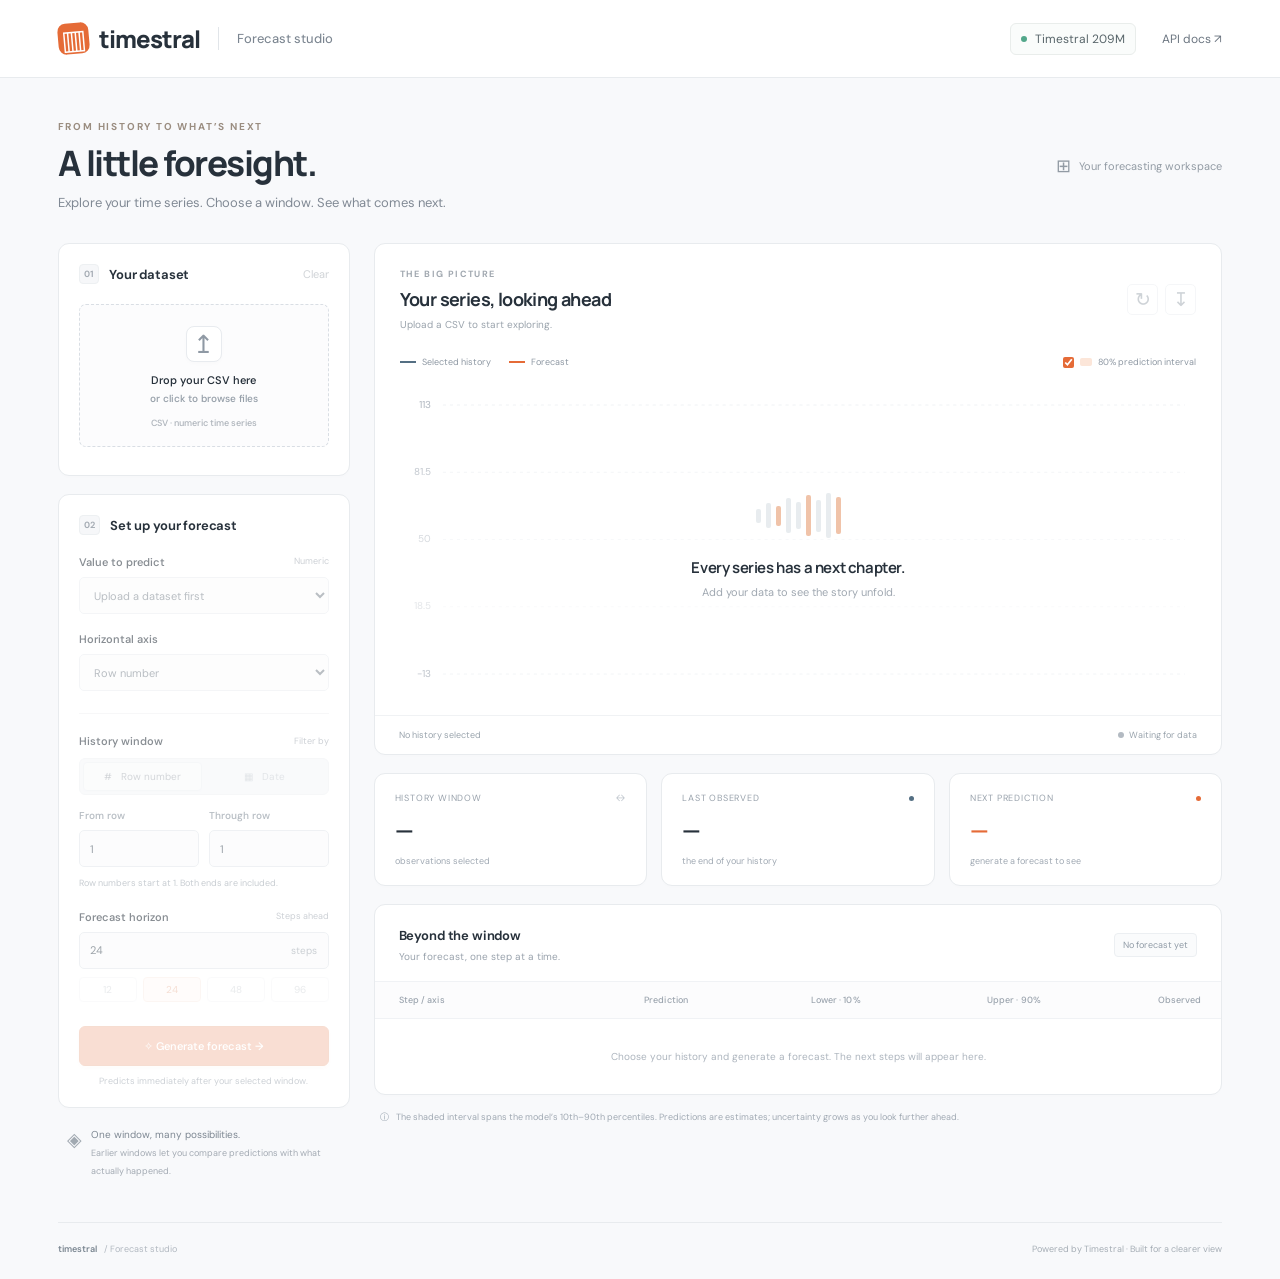
==== static/index.html @ ab65b8fa "prime added frontend" ====
<!doctype html>
<html lang="en">
<head>
  <meta charset="utf-8">
  <meta name="viewport" content="width=device-width, initial-scale=1">
  <meta name="theme-color" content="#f8f9fb">
  <title>Timestral · Forecast studio</title>
  <link rel="stylesheet" href="/static/styles.css">
  <script src="/static/app.js" defer></script>
</head>
<body>
  <header class="topbar">
    <a class="brand" href="/" aria-label="Timestral home"><span class="brand-icon" aria-hidden="true">▥</span> timestral<span class="brand-divider"></span><span class="brand-subtitle">Forecast studio</span></a>
    <div class="topbar-right"><span class="model-badge"><span class="status-dot"></span> Timestral 209M</span><a href="/docs" target="_blank" rel="noreferrer" class="api-link">API docs ↗</a></div>
  </header>

  <main>
    <div class="page-heading"><div><div class="eyebrow">FROM HISTORY TO WHAT’S NEXT</div><h1>A little foresight.</h1><p>Explore your time series. Choose a window. See what comes next.</p></div><span class="workspace-tag"><span class="tiny-grid" aria-hidden="true">⊞</span> Your forecasting workspace</span></div>
    <div id="notice" class="notice" role="status" aria-live="polite" hidden></div>
    <div class="workspace">
      <aside class="controls">
        <section class="panel dataset-panel">
          <div class="section-heading"><h2><span class="step">01</span> Your dataset</h2><button id="clear" class="text-button" disabled>Clear</button></div>
          <label id="drop-zone" class="drop-zone" for="file-input"><span class="upload-icon" aria-hidden="true">↥</span><strong id="file-name">Drop your CSV here</strong><span id="file-detail">or click to browse files</span><span class="file-format">CSV · numeric time series</span></label>
          <input id="file-input" type="file" accept=".csv,text/csv" class="visually-hidden">
          <div id="dataset-summary" class="dataset-summary" hidden><span><span class="status-dot"></span> Dataset ready</span><strong id="row-count">0 rows</strong></div>
        </section>

        <form id="forecast-form" class="panel settings-panel">
          <div class="section-heading"><h2><span class="step">02</span> Set up your forecast</h2></div>
          <fieldset id="settings" disabled>
            <label for="value-column">Value to predict <span class="field-hint">Numeric</span></label><select id="value-column" required><option value="">Upload a dataset first</option></select>
            <label for="x-column">Horizontal axis</label><select id="x-column"><option value="">Row number</option></select>
            <div class="divider"></div>
            <div class="label-row"><span class="field-label">History window</span><span class="field-hint">Filter by</span></div>
            <div class="segmented" role="group" aria-label="History filter"><button type="button" id="row-mode" class="active" aria-pressed="true"># &nbsp; Row number</button><button type="button" id="date-mode" aria-pressed="false">▦ &nbsp; Date</button></div>
            <div id="row-fields" class="field-pair"><div><label for="start-row">From row</label><input id="start-row" type="number" min="1" step="1" value="1" required></div><div><label for="end-row">Through row</label><input id="end-row" type="number" min="1" step="1" value="1" required></div></div>
            <div id="date-fields" hidden><label for="date-column">Date column</label><select id="date-column"></select><div class="field-pair"><div><label for="start-date">From date</label><input id="start-date" type="date"></div><div><label for="end-date">Through date</label><input id="end-date" type="date"></div></div></div>
            <p class="helper" id="window-hint">Row numbers start at 1. Both ends are included.</p>
            <label for="horizon">Forecast horizon <span class="field-hint">Steps ahead</span></label><div class="horizon-input"><input id="horizon" type="number" value="24" min="1" max="1024" step="1" required><span>steps</span></div>
            <div class="presets" aria-label="Horizon presets"><button type="button" data-horizon="12">12</button><button type="button" data-horizon="24" class="active">24</button><button type="button" data-horizon="48">48</button><button type="button" data-horizon="96">96</button></div>
            <button id="run" type="submit" class="primary-button"><span aria-hidden="true">✧</span> Generate forecast <span aria-hidden="true">→</span></button>
            <p class="run-note">Predicts immediately after your selected window.</p>
          </fieldset>
        </form>
        <div class="sidebar-note"><span aria-hidden="true">◈</span><p>One window, many possibilities.<br><span>Earlier windows let you compare predictions with what actually happened.</span></p></div>
      </aside>

      <div class="results">
        <section class="panel chart-panel" aria-labelledby="chart-title">
          <div class="chart-heading"><div><div class="eyebrow">THE BIG PICTURE</div><h2 id="chart-title">Your series, looking ahead</h2><p id="chart-subtitle">Upload a CSV to start exploring.</p></div><div class="chart-tools"><button id="replay" class="icon-button" title="Replay chart animation" aria-label="Replay chart animation" disabled>↻</button><button id="download" class="icon-button" title="Download forecast CSV" aria-label="Download forecast CSV" disabled>↧</button></div></div>
          <div class="chart-legend"><span><i class="legend-line history"></i>Selected history</span><span><i class="legend-line forecast"></i>Forecast</span><span id="actual-legend" hidden><i class="legend-line actual"></i>Observed</span><label class="band-toggle"><input id="show-band" type="checkbox" checked><i class="legend-band"></i>80% prediction interval</label></div>
          <div id="chart-wrap" class="chart-wrap"><canvas id="chart" tabindex="0" role="img" aria-label="Upload a dataset to display its history and forecast"></canvas><div id="chart-empty" class="chart-empty"><div class="empty-graphic" aria-hidden="true"><span></span><span></span><span></span><span></span><span></span><span></span><span></span><span></span><span></span></div><h3>Every series has a next chapter.</h3><p>Add your data to see the story unfold.</p></div><div id="chart-tooltip" class="chart-tooltip" hidden></div><div id="chart-loading" class="chart-loading" hidden><span class="spinner"></span><strong>Finding what comes next…</strong><span>Running Timestral on your selected history</span></div></div>
          <div class="chart-footer"><span id="chart-range">No history selected</span><span id="chart-status"><span class="status-dot neutral"></span> Waiting for data</span></div>
        </section>

        <div class="stats"><article class="panel stat"><span class="stat-label">HISTORY WINDOW <span aria-hidden="true">↔</span></span><strong id="stat-history">—</strong><span id="stat-history-detail">observations selected</span></article><article class="panel stat"><span class="stat-label">LAST OBSERVED <span class="mini-dot"></span></span><strong id="stat-last">—</strong><span id="stat-last-detail">the end of your history</span></article><article class="panel stat"><span class="stat-label">NEXT PREDICTION <span class="mini-dot orange"></span></span><strong id="stat-next">—</strong><span id="stat-next-detail">generate a forecast to see</span></article></div>

        <section class="panel forecast-panel"><div class="table-heading"><div><h2>Beyond the window</h2><p id="table-description">Your forecast, one step at a time.</p></div><span id="forecast-count" class="small-badge">No forecast yet</span></div><div class="table-scroll"><table><thead><tr><th>Step / axis</th><th>Prediction</th><th>Lower · 10%</th><th>Upper · 90%</th><th>Observed</th></tr></thead><tbody id="forecast-rows"><tr><td colspan="5" class="table-empty">Choose your history and generate a forecast. The next steps will appear here.</td></tr></tbody></table></div></section>
        <p class="footnote"><span aria-hidden="true">ⓘ</span> The shaded interval spans the model’s 10th–90th percentiles. Predictions are estimates; uncertainty grows as you look further ahead.</p>
      </div>
    </div>
    <footer class="page-footer"><span>timestral <span class="muted">/ Forecast studio</span></span><span>Powered by Timestral · Built for a clearer view</span></footer>
  </main>
</body>
</html>
---- static/styles.css ----
@import url('https://fonts.googleapis.com/css2?family=DM+Sans:wght@400;450;500;550;600;650;700&family=Manrope:wght@400;500;600;650;700;750;800&display=swap');

:root{font-family:'DM Sans',sans-serif;color:#27313b;background:#f8f9fb;font-synthesis:none;--orange:#e56b37;--border:#e8ebee;--muted:#89919a;--ink:#27313b}
*{box-sizing:border-box}body{margin:0}button,input,select{font:inherit}button,a,input,select{-webkit-tap-highlight-color:transparent}button{cursor:pointer}button:disabled{cursor:not-allowed;opacity:.4}button:focus-visible,a:focus-visible,input:focus-visible,select:focus-visible,canvas:focus-visible{outline:3px solid #e56b3766;outline-offset:3px}button{transition:background .18s,transform .18s}button:active:not(:disabled){transform:translateY(1px)}[hidden]{display:none!important}.topbar{height:78px;border-bottom:1px solid var(--border);background:#fff;display:flex;align-items:center;justify-content:space-between;padding:0 4.5%}.brand{font-family:Manrope,sans-serif;display:flex;align-items:center;gap:10px;font-size:24px;font-weight:800;letter-spacing:-1px;text-decoration:none;color:var(--ink)}.brand-icon{background:var(--orange);color:white;width:31px;height:31px;display:grid;place-items:center;border-radius:8px;font-size:27px;line-height:1;transform:rotate(-5deg)}.brand-divider{height:23px;width:1px;background:#e1e5e9;margin:0 8px}.brand-subtitle{font-family:'DM Sans',sans-serif;font-size:13px;letter-spacing:0;color:#7b8590;font-weight:450}.topbar-right{display:flex;align-items:center;gap:26px}.model-badge{display:flex;align-items:center;gap:8px;font-size:12px;color:#58656a;border:1px solid #e9edeb;border-radius:6px;padding:7px 10px;background:#fafcfb}.status-dot{display:inline-block;width:6px;height:6px;border-radius:50%;background:#52a78a;flex-shrink:0}.status-dot.neutral{background:#b3bac2}.api-link{font-size:12px;color:#6b7580;text-decoration:none}.api-link:hover{color:var(--orange)}main{max-width:1510px;padding:42px 4.5% 0;margin:auto}.page-heading{display:flex;justify-content:space-between;align-items:center;margin-bottom:32px}.eyebrow{font-size:10px;letter-spacing:1.8px;font-weight:700;color:#9a8d80}.page-heading h1{font-family:Manrope,sans-serif;font-size:35px;line-height:1.4;letter-spacing:-1.5px;font-weight:750;margin:6px 0}.page-heading p{margin:5px 0 0;font-size:13px;color:#808994}.workspace-tag{font-size:11px;color:#929ba4;display:flex;align-items:center;gap:8px}.tiny-grid{font-size:18px}.workspace{display:grid;grid-template-columns:292px minmax(0,1fr);gap:24px;align-items:start}.controls{display:flex;flex-direction:column;gap:18px}.panel{background:white;border:1px solid var(--border);border-radius:11px;box-shadow:0 2px 3px #28354102}.section-heading{display:flex;justify-content:space-between;align-items:center;margin-bottom:20px}h2{font-size:13px;font-weight:650;letter-spacing:-.15px;margin:0}.section-heading h2{display:flex;align-items:center;gap:10px}.step{font-size:9px;color:#a3aab2;background:#f6f7f9;border:1px solid #edf0f2;border-radius:4px;padding:3px 4px;letter-spacing:.2px}.dataset-panel,.settings-panel{padding:20px}.text-button{border:0;background:none;padding:0;color:#8b949d;font-size:11px}.text-button:hover{color:var(--orange)}.drop-zone{border:1px dashed #d9dee4;display:flex;flex-direction:column;align-items:center;justify-content:center;padding:21px 10px 17px;border-radius:7px;cursor:pointer;background:#fcfcfd;transition:background .2s,border-color .2s;text-align:center;gap:5px;min-width:0}.drop-zone:hover,.drop-zone.dragover{border-color:var(--orange);background:#fff8f3}.drop-zone strong{font-size:11px;font-weight:550;max-width:210px;overflow:hidden;text-overflow:ellipsis;white-space:nowrap}.drop-zone>span{font-size:10px;color:#97a0aa}.drop-zone .upload-icon{font-size:25px;color:#8f99a4;display:grid;place-items:center;margin-bottom:6px;width:36px;height:36px;background:white;border:1px solid #e8ebef;border-radius:8px;box-shadow:0 2px 4px #27313b04}.drop-zone .file-format{font-size:9px;margin-top:7px;color:#b0b6bd}.visually-hidden{position:absolute;width:1px;height:1px;padding:0;overflow:hidden;clip:rect(0,0,0,0);white-space:nowrap;border:0}.drop-zone:has(+input:focus-visible){outline:3px solid #e56b3766}.dataset-summary{display:flex;align-items:center;justify-content:space-between;margin-top:12px;font-size:10px;color:#8b959e}.dataset-summary>span{display:flex;gap:5px;align-items:center}.dataset-summary strong{font-weight:500;color:#65707b}fieldset{padding:0;border:0;margin:0;min-width:0}fieldset:disabled{opacity:.55}label,.field-label{display:block;font-size:11px;font-weight:550;margin:18px 0 8px}.settings-panel fieldset>label:first-child{margin-top:0}.field-hint{font-weight:400;font-size:9px;color:#a3aab3;float:right}.label-row{display:flex;align-items:center;justify-content:space-between;margin-bottom:10px}.label-row .field-label{margin:0}input,select{width:100%;min-width:0;height:37px;padding:0 10px;background:#fff;border:1px solid #e2e6eb;border-radius:5px;font-size:11px;color:#4b5763}select{padding-right:22px}input:disabled,select:disabled{background:#f9fafb}input[type=date]{font-size:10px;padding:0 7px;color-scheme:light}.divider{height:1px;background:#f0f1f3;margin:22px 0 20px}.segmented{background:#f4f6f8;border:1px solid #eef0f3;border-radius:6px;display:flex;padding:3px;gap:3px}.segmented button{width:50%;padding:7px 3px;font-size:10px;color:#8c96a1;background:transparent;border:1px solid transparent;border-radius:4px}.segmented button.active{background:white;border-color:#e4e8ed;color:#4a5560;box-shadow:0 1px 3px #27313b08}.field-pair{display:grid;grid-template-columns:1fr 1fr;gap:10px}.field-pair label{font-size:10px;margin-top:14px;color:#7e8994}.helper{font-size:9px;line-height:1.65;color:#9ba4ad;margin:9px 0 19px}.horizon-input{position:relative}.horizon-input input{padding-right:48px}.horizon-input>span{font-size:10px;position:absolute;right:12px;top:12px;color:#a0a8b1;pointer-events:none}.presets{display:flex;gap:6px;margin-top:8px}.presets button{flex:1;border:1px solid #e8ebef;background:#fff;border-radius:4px;color:#9ba4ad;font-size:10px;padding:5px}.presets button.active{background:#fff6f0;color:#d66a39;border-color:#f4d7c8}.primary-button{margin-top:24px;width:100%;border:1px solid #da6531;background:var(--orange);color:white;display:flex;align-items:center;justify-content:center;gap:9px;border-radius:6px;padding:12px 6px;font-size:11px;font-weight:550;box-shadow:0 2px 4px #e56b371a}.primary-button:hover{background:#d75d29}.primary-button>span:last-child{margin-left:auto}.primary-button>span:first-child{font-size:18px;line-height:12px}.run-note{margin:9px -3px 0;text-align:center;font-size:9px;color:#a3abb4}.sidebar-note{display:flex;gap:9px;margin:0 9px;color:#a1a9b1}.sidebar-note>span{font-size:19px;margin-top:1px}.sidebar-note p{margin:0;font-size:10px;line-height:1.8;color:#7d8792}.sidebar-note p span{color:#a3aab3;font-size:9px}.results{min-width:0}.chart-heading{padding:24px 25px 0;display:flex;align-items:center;justify-content:space-between;gap:10px}.chart-heading .eyebrow{font-size:9px;letter-spacing:1.4px;color:#a1a8b0}.chart-heading h2{font-family:Manrope,sans-serif;font-size:18px;letter-spacing:-.6px;font-weight:700;margin:7px 0}.chart-heading p{color:#9aa3ac;font-size:10px;margin:0}.chart-tools{display:flex;gap:7px}.icon-button{width:31px;height:31px;border-radius:5px;background:white;border:1px solid #e8ebef;font-size:19px;color:#87929d;display:grid;place-items:center}.icon-button:hover{background:#f8f9fb}.chart-legend{display:flex;flex-wrap:wrap;align-items:center;gap:18px;padding:25px 25px 0;font-size:9px;color:#8d97a2}.chart-legend>span,.band-toggle{display:flex;align-items:center;gap:6px}.legend-line{width:16px;height:2px;display:inline-block}.legend-line.history{background:#546f83}.legend-line.forecast{background:var(--orange)}.legend-line.actual{height:0;border-top:2px dashed #70ac99}.band-toggle{margin:0 0 0 auto;font-size:9px;font-weight:400;color:#8d97a2;cursor:pointer}.band-toggle input{width:11px;height:11px;margin:0;accent-color:var(--orange)}.legend-band{width:12px;height:8px;background:#fce6d9;border-radius:2px}.chart-wrap{position:relative;height:335px;margin:12px 14px 0}canvas{width:100%;height:100%;display:block;touch-action:pan-y}.chart-empty{position:absolute;inset:0;display:flex;flex-direction:column;align-items:center;justify-content:center;pointer-events:none;background:linear-gradient(transparent,#ffffffbb 65%,transparent)}.chart-empty h3{font-family:Manrope,sans-serif;font-size:15px;font-weight:650;letter-spacing:-.4px;margin:22px 0 7px}.chart-empty p{font-size:11px;color:#a0a8b1;margin:0}.empty-graphic{display:flex;align-items:center;gap:5px;height:38px}.empty-graphic span{background:#e8ecef;border-radius:2px;width:5px;animation:breathe 3s infinite alternate}.empty-graphic span:nth-child(3n){background:#f0c3a9}.empty-graphic span:nth-child(1){height:14px}.empty-graphic span:nth-child(2){height:25px}.empty-graphic span:nth-child(3){height:20px}.empty-graphic span:nth-child(4){height:35px}.empty-graphic span:nth-child(5){height:27px}.empty-graphic span:nth-child(6){height:41px}.empty-graphic span:nth-child(7){height:32px}.empty-graphic span:nth-child(8){height:45px}.empty-graphic span:nth-child(9){height:37px}@keyframes breathe{to{opacity:.45;transform:scaleY(.8)}}.chart-footer{border-top:1px solid #f0f2f4;display:flex;align-items:center;justify-content:space-between;gap:12px;padding:13px 24px;font-size:9px;color:#9aa4ad}.chart-footer>span:last-child{display:flex;gap:5px;align-items:center}.stats{display:grid;grid-template-columns:repeat(3,1fr);gap:14px;margin:18px 0}.stat{padding:18px 20px;display:flex;flex-direction:column;gap:9px;min-width:0}.stat-label{font-size:9px;letter-spacing:.8px;color:#99a2ac;display:flex;justify-content:space-between;align-items:center;gap:5px}.stat-label>span{color:#bac1c9}.stat strong{font-family:Manrope,sans-serif;font-size:24px;font-weight:650;letter-spacing:-.8px;overflow:hidden;text-overflow:ellipsis;white-space:nowrap}.stat>span:last-child{font-size:9px;color:#a0a9b3}.mini-dot{width:5px;height:5px;border-radius:50%;background:#546f83}.mini-dot.orange{background:var(--orange)}#stat-next{color:var(--orange)}.table-heading{padding:22px 24px 18px;display:flex;justify-content:space-between;align-items:center}.table-heading h2{font-size:13px}.table-heading p{font-size:10px;color:#9aa3ad;margin:6px 0 0}.small-badge{font-size:9px;border:1px solid #eceff2;background:#fafbfc;padding:5px 8px;border-radius:4px;color:#909ba6}.table-scroll{max-height:251px;overflow:auto;border-radius:0 0 11px 11px}table{width:100%;border-collapse:collapse;text-align:right;white-space:nowrap}th{position:sticky;top:0;background:#fcfcfd;color:#9aa3ad;font-size:9px;font-weight:500;letter-spacing:.1px;padding:12px 20px;border-top:1px solid #f0f2f5;border-bottom:1px solid #f0f2f5}td{padding:12px 20px;font-size:11px;border-bottom:1px solid #f4f5f7;color:#7b8793;font-variant-numeric:tabular-nums}tr:last-child td{border-bottom:0}td:nth-child(2){color:var(--orange);font-weight:550}th:first-child,td:first-child{text-align:left;padding-left:24px}td.table-empty{text-align:center;white-space:normal;padding:31px 20px;color:#adb5be;font-size:10px}.footnote{display:flex;gap:7px;color:#a0a9b3;font-size:9px;line-height:1.7;margin:15px 6px}.footnote>span{color:#98a3ae}.page-footer{border-top:1px solid var(--border);margin-top:42px;padding:20px 0 24px;display:flex;justify-content:space-between;color:#a5adb5;font-size:9px}.page-footer>span:first-child{color:#798590;font-weight:600}.muted{color:#b1b8c0;font-weight:400;margin-left:5px}.notice{padding:12px 16px;font-size:12px;line-height:1.6;border:1px solid #f3d8c7;background:#fff8f2;color:#a45935;border-radius:7px;margin:0 0 20px}.notice.success{background:#f1faf5;color:#387960;border-color:#d7ebdf}.chart-tooltip{position:absolute;z-index:2;pointer-events:none;min-width:160px;max-width:230px;padding:11px 13px;border:1px solid #e5e9ee;border-radius:7px;background:#fffffff5;box-shadow:0 6px 24px #26394c12;font-size:10px;line-height:1.9;color:#8c96a1}.chart-tooltip strong{display:block;color:#4c5966;font-weight:600;font-size:11px;margin-bottom:2px}.chart-tooltip .tooltip-value{color:#d66a39}.chart-loading{position:absolute;inset:0;display:flex;flex-direction:column;align-items:center;justify-content:center;gap:12px;background:#ffffffdd;border-radius:6px;backdrop-filter:blur(3px);font-size:11px;color:#8c98a4}.chart-loading strong{font-size:13px;color:#52606d;font-weight:550}.spinner{display:inline-block;width:25px;height:25px;border:2px solid #f6e7dd;border-top-color:var(--orange);border-radius:50%;animation:spin .8s linear infinite}@keyframes spin{to{transform:rotate(360deg)}}
@media(min-width:1500px){main{padding-left:45px;padding-right:45px}.chart-wrap{height:370px}}@media(max-width:1050px){.workspace{grid-template-columns:260px minmax(0,1fr);gap:18px}.dataset-panel,.settings-panel{padding:17px}.stat{padding:16px 14px}.chart-legend{gap:12px;padding:20px 20px 0}.band-toggle{margin-left:0}.stat strong{font-size:21px}main{padding-top:30px}.workspace-tag{display:none}.chart-heading{padding:22px 20px 0}.chart-heading h2{font-size:16px}td,th{padding:12px 15px}.chart-wrap{height:325px}}@media(max-width:760px){.topbar{height:65px;padding:0 5%}.brand{font-size:21px}.brand-subtitle,.brand-divider,.api-link{display:none}.topbar-right{gap:10px}.model-badge{font-size:10px;padding:6px 8px}main{padding:26px 5% 0}.page-heading{margin-bottom:24px}.page-heading h1{font-size:30px}.page-heading p{font-size:12px;line-height:1.7;max-width:300px}.eyebrow{font-size:9px}.workspace{display:flex;flex-direction:column;gap:20px}.controls,.results{width:100%}.controls{display:grid;grid-template-columns:1fr 1.3fr;gap:14px;align-items:start}.dataset-panel,.settings-panel{padding:16px}.sidebar-note{grid-column:1/-1}.settings-panel .section-heading h2{font-size:11px}.section-heading{margin-bottom:16px}.drop-zone{padding:22px 6px}.drop-zone strong{max-width:140px;font-size:10px}.drop-zone>span{font-size:9px}.sidebar-note{display:none}.chart-wrap{height:300px;margin:10px 7px 0}.chart-heading{padding:20px 17px 0}.chart-heading h2{font-size:16px}.chart-legend{padding:20px 17px 0;gap:12px;font-size:8px}.band-toggle{font-size:8px}.stats{gap:9px;margin:14px 0}.stat{padding:14px 12px}.stat-label{font-size:8px;letter-spacing:.2px}.stat strong{font-size:21px}.stat>span:last-child{font-size:8px;line-height:1.6}.chart-footer{padding:12px 17px;font-size:8px}.table-heading{padding:18px}.page-footer{margin-top:28px;font-size:8px}.page-footer>span:last-child{max-width:150px;text-align:right;line-height:1.8}}@media(max-width:450px){.controls{display:flex}.dataset-panel,.settings-panel{width:100%;padding:18px}.drop-zone{min-height:130px}.drop-zone strong{max-width:250px}.settings-panel .section-heading h2{font-size:13px}.stats{gap:7px}.stat{padding:13px 9px}.stat strong{font-size:18px}.chart-heading h2{font-size:15px}.chart-heading .eyebrow{font-size:8px}.chart-heading p{max-width:210px;line-height:1.6}.chart-tools{gap:5px}.icon-button{width:28px;height:28px}.chart-wrap{height:280px}.band-toggle{width:100%}.chart-footer{flex-wrap:wrap}.table-heading h2{font-size:12px}.table-heading p{font-size:9px}.small-badge{font-size:8px}.page-footer{align-items:center}.page-footer .muted{display:none}}@media(prefers-reduced-motion:reduce){*,*::before,*::after{animation:none!important;transition:none!important;scroll-behavior:auto!important}}
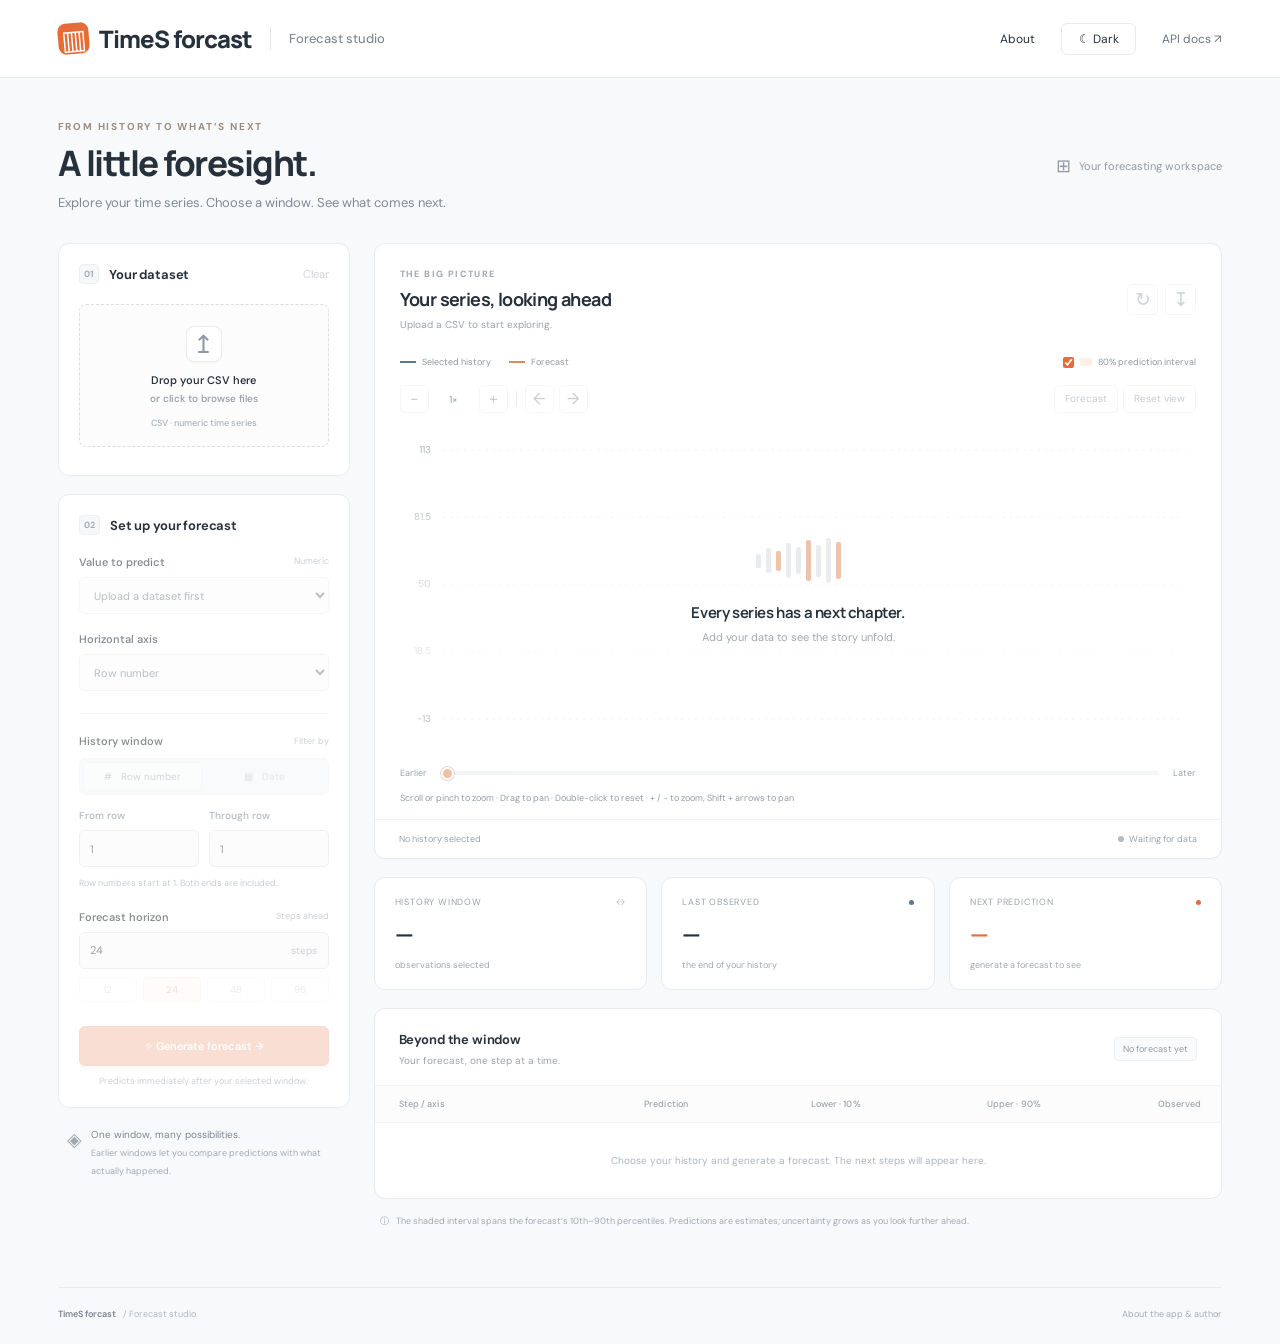
==== commit 3ca25cf3: "working version" ====
--- a/static/index.html
+++ b/static/index.html
@@ -4,14 +4,16 @@
   <meta charset="utf-8">
   <meta name="viewport" content="width=device-width, initial-scale=1">
   <meta name="theme-color" content="#f8f9fb">
-  <title>Timestral · Forecast studio</title>
-  <link rel="stylesheet" href="/static/styles.css">
-  <script src="/static/app.js" defer></script>
+  <meta name="description" content="TimeS forcast turns your time-series CSV data into interactive forecasts.">
+  <title>TimeS forcast · Forecast studio</title>
+  <script src="/static/theme.js?v=times-forcast"></script>
+  <link rel="stylesheet" href="/static/styles.css?v=times-forcast">
+  <script src="/static/app.js?v=times-forcast" defer></script>
 </head>
 <body>
   <header class="topbar">
-    <a class="brand" href="/" aria-label="Timestral home"><span class="brand-icon" aria-hidden="true">▥</span> timestral<span class="brand-divider"></span><span class="brand-subtitle">Forecast studio</span></a>
-    <div class="topbar-right"><span class="model-badge"><span class="status-dot"></span> Timestral 209M</span><a href="/docs" target="_blank" rel="noreferrer" class="api-link">API docs ↗</a></div>
+    <a class="brand" href="/" aria-label="TimeS forcast home"><span class="brand-icon" aria-hidden="true">▥</span> TimeS forcast<span class="brand-divider"></span><span class="brand-subtitle">Forecast studio</span></a>
+    <div class="topbar-right"><a href="/static/about.html" class="header-link">About</a><button id="theme-toggle" type="button" class="theme-toggle" aria-label="Switch to dark mode" aria-pressed="false">☾ Dark</button><a href="/docs" target="_blank" rel="noreferrer" class="api-link">API docs ↗</a></div>
   </header>
 
   <main>
@@ -50,17 +52,23 @@
         <section class="panel chart-panel" aria-labelledby="chart-title">
           <div class="chart-heading"><div><div class="eyebrow">THE BIG PICTURE</div><h2 id="chart-title">Your series, looking ahead</h2><p id="chart-subtitle">Upload a CSV to start exploring.</p></div><div class="chart-tools"><button id="replay" class="icon-button" title="Replay chart animation" aria-label="Replay chart animation" disabled>↻</button><button id="download" class="icon-button" title="Download forecast CSV" aria-label="Download forecast CSV" disabled>↧</button></div></div>
           <div class="chart-legend"><span><i class="legend-line history"></i>Selected history</span><span><i class="legend-line forecast"></i>Forecast</span><span id="actual-legend" hidden><i class="legend-line actual"></i>Observed</span><label class="band-toggle"><input id="show-band" type="checkbox" checked><i class="legend-band"></i>80% prediction interval</label></div>
-          <div id="chart-wrap" class="chart-wrap"><canvas id="chart" tabindex="0" role="img" aria-label="Upload a dataset to display its history and forecast"></canvas><div id="chart-empty" class="chart-empty"><div class="empty-graphic" aria-hidden="true"><span></span><span></span><span></span><span></span><span></span><span></span><span></span><span></span><span></span></div><h3>Every series has a next chapter.</h3><p>Add your data to see the story unfold.</p></div><div id="chart-tooltip" class="chart-tooltip" hidden></div><div id="chart-loading" class="chart-loading" hidden><span class="spinner"></span><strong>Finding what comes next…</strong><span>Running Timestral on your selected history</span></div></div>
+          <div class="chart-navigation" role="group" aria-label="Chart navigation">
+            <div class="navigation-buttons"><button id="zoom-out" type="button" title="Zoom out (−)" aria-label="Zoom out" disabled>−</button><output id="zoom-level" aria-label="Zoom level">1×</output><button id="zoom-in" type="button" title="Zoom in (+)" aria-label="Zoom in" disabled>+</button><span class="navigation-divider"></span><button id="pan-left" type="button" title="Move earlier (Shift + Left)" aria-label="Move to earlier observations" disabled>←</button><button id="pan-right" type="button" title="Move later (Shift + Right)" aria-label="Move to later observations" disabled>→</button></div>
+            <div class="navigation-buttons"><button id="focus-forecast" type="button" class="navigation-label" disabled>Forecast</button><button id="reset-view" type="button" class="navigation-label" title="Show the full series (Home or double-click)" disabled>Reset view</button></div>
+          </div>
+          <div id="chart-wrap" class="chart-wrap"><canvas id="chart" tabindex="0" role="img" aria-describedby="chart-help" aria-label="Upload a dataset to display its history and forecast"></canvas><div id="chart-empty" class="chart-empty"><div class="empty-graphic" aria-hidden="true"><span></span><span></span><span></span><span></span><span></span><span></span><span></span><span></span><span></span></div><h3>Every series has a next chapter.</h3><p>Add your data to see the story unfold.</p></div><div id="chart-tooltip" class="chart-tooltip" hidden></div><div id="chart-loading" class="chart-loading" hidden><span class="spinner"></span><strong>Finding what comes next…</strong><span>Generating a forecast from your selected history</span></div></div>
+          <div class="chart-position"><span>Earlier</span><input id="chart-position" type="range" min="0" max="0" step="any" value="0" aria-label="Pan through the series" disabled><span>Later</span></div>
+          <p id="chart-help" class="chart-help">Scroll or pinch to zoom · Drag to pan · Double-click to reset · + / − to zoom, Shift + arrows to pan</p>
           <div class="chart-footer"><span id="chart-range">No history selected</span><span id="chart-status"><span class="status-dot neutral"></span> Waiting for data</span></div>
         </section>
 
         <div class="stats"><article class="panel stat"><span class="stat-label">HISTORY WINDOW <span aria-hidden="true">↔</span></span><strong id="stat-history">—</strong><span id="stat-history-detail">observations selected</span></article><article class="panel stat"><span class="stat-label">LAST OBSERVED <span class="mini-dot"></span></span><strong id="stat-last">—</strong><span id="stat-last-detail">the end of your history</span></article><article class="panel stat"><span class="stat-label">NEXT PREDICTION <span class="mini-dot orange"></span></span><strong id="stat-next">—</strong><span id="stat-next-detail">generate a forecast to see</span></article></div>
 
         <section class="panel forecast-panel"><div class="table-heading"><div><h2>Beyond the window</h2><p id="table-description">Your forecast, one step at a time.</p></div><span id="forecast-count" class="small-badge">No forecast yet</span></div><div class="table-scroll"><table><thead><tr><th>Step / axis</th><th>Prediction</th><th>Lower · 10%</th><th>Upper · 90%</th><th>Observed</th></tr></thead><tbody id="forecast-rows"><tr><td colspan="5" class="table-empty">Choose your history and generate a forecast. The next steps will appear here.</td></tr></tbody></table></div></section>
-        <p class="footnote"><span aria-hidden="true">ⓘ</span> The shaded interval spans the model’s 10th–90th percentiles. Predictions are estimates; uncertainty grows as you look further ahead.</p>
+        <p class="footnote"><span aria-hidden="true">ⓘ</span> The shaded interval spans the forecast’s 10th–90th percentiles. Predictions are estimates; uncertainty grows as you look further ahead.</p>
       </div>
     </div>
-    <footer class="page-footer"><span>timestral <span class="muted">/ Forecast studio</span></span><span>Powered by Timestral · Built for a clearer view</span></footer>
+    <footer class="page-footer"><span>TimeS forcast <span class="muted">/ Forecast studio</span></span><span><a href="/static/about.html">About the app &amp; author</a></span></footer>
   </main>
 </body>
 </html>
--- a/static/styles.css
+++ b/static/styles.css
@@ -1,5 +1,49 @@
 @import url('https://fonts.googleapis.com/css2?family=DM+Sans:wght@400;450;500;550;600;650;700&family=Manrope:wght@400;500;600;650;700;750;800&display=swap');
 
 :root{font-family:'DM Sans',sans-serif;color:#27313b;background:#f8f9fb;font-synthesis:none;--orange:#e56b37;--border:#e8ebee;--muted:#89919a;--ink:#27313b}
-*{box-sizing:border-box}body{margin:0}button,input,select{font:inherit}button,a,input,select{-webkit-tap-highlight-color:transparent}button{cursor:pointer}button:disabled{cursor:not-allowed;opacity:.4}button:focus-visible,a:focus-visible,input:focus-visible,select:focus-visible,canvas:focus-visible{outline:3px solid #e56b3766;outline-offset:3px}button{transition:background .18s,transform .18s}button:active:not(:disabled){transform:translateY(1px)}[hidden]{display:none!important}.topbar{height:78px;border-bottom:1px solid var(--border);background:#fff;display:flex;align-items:center;justify-content:space-between;padding:0 4.5%}.brand{font-family:Manrope,sans-serif;display:flex;align-items:center;gap:10px;font-size:24px;font-weight:800;letter-spacing:-1px;text-decoration:none;color:var(--ink)}.brand-icon{background:var(--orange);color:white;width:31px;height:31px;display:grid;place-items:center;border-radius:8px;font-size:27px;line-height:1;transform:rotate(-5deg)}.brand-divider{height:23px;width:1px;background:#e1e5e9;margin:0 8px}.brand-subtitle{font-family:'DM Sans',sans-serif;font-size:13px;letter-spacing:0;color:#7b8590;font-weight:450}.topbar-right{display:flex;align-items:center;gap:26px}.model-badge{display:flex;align-items:center;gap:8px;font-size:12px;color:#58656a;border:1px solid #e9edeb;border-radius:6px;padding:7px 10px;background:#fafcfb}.status-dot{display:inline-block;width:6px;height:6px;border-radius:50%;background:#52a78a;flex-shrink:0}.status-dot.neutral{background:#b3bac2}.api-link{font-size:12px;color:#6b7580;text-decoration:none}.api-link:hover{color:var(--orange)}main{max-width:1510px;padding:42px 4.5% 0;margin:auto}.page-heading{display:flex;justify-content:space-between;align-items:center;margin-bottom:32px}.eyebrow{font-size:10px;letter-spacing:1.8px;font-weight:700;color:#9a8d80}.page-heading h1{font-family:Manrope,sans-serif;font-size:35px;line-height:1.4;letter-spacing:-1.5px;font-weight:750;margin:6px 0}.page-heading p{margin:5px 0 0;font-size:13px;color:#808994}.workspace-tag{font-size:11px;color:#929ba4;display:flex;align-items:center;gap:8px}.tiny-grid{font-size:18px}.workspace{display:grid;grid-template-columns:292px minmax(0,1fr);gap:24px;align-items:start}.controls{display:flex;flex-direction:column;gap:18px}.panel{background:white;border:1px solid var(--border);border-radius:11px;box-shadow:0 2px 3px #28354102}.section-heading{display:flex;justify-content:space-between;align-items:center;margin-bottom:20px}h2{font-size:13px;font-weight:650;letter-spacing:-.15px;margin:0}.section-heading h2{display:flex;align-items:center;gap:10px}.step{font-size:9px;color:#a3aab2;background:#f6f7f9;border:1px solid #edf0f2;border-radius:4px;padding:3px 4px;letter-spacing:.2px}.dataset-panel,.settings-panel{padding:20px}.text-button{border:0;background:none;padding:0;color:#8b949d;font-size:11px}.text-button:hover{color:var(--orange)}.drop-zone{border:1px dashed #d9dee4;display:flex;flex-direction:column;align-items:center;justify-content:center;padding:21px 10px 17px;border-radius:7px;cursor:pointer;background:#fcfcfd;transition:background .2s,border-color .2s;text-align:center;gap:5px;min-width:0}.drop-zone:hover,.drop-zone.dragover{border-color:var(--orange);background:#fff8f3}.drop-zone strong{font-size:11px;font-weight:550;max-width:210px;overflow:hidden;text-overflow:ellipsis;white-space:nowrap}.drop-zone>span{font-size:10px;color:#97a0aa}.drop-zone .upload-icon{font-size:25px;color:#8f99a4;display:grid;place-items:center;margin-bottom:6px;width:36px;height:36px;background:white;border:1px solid #e8ebef;border-radius:8px;box-shadow:0 2px 4px #27313b04}.drop-zone .file-format{font-size:9px;margin-top:7px;color:#b0b6bd}.visually-hidden{position:absolute;width:1px;height:1px;padding:0;overflow:hidden;clip:rect(0,0,0,0);white-space:nowrap;border:0}.drop-zone:has(+input:focus-visible){outline:3px solid #e56b3766}.dataset-summary{display:flex;align-items:center;justify-content:space-between;margin-top:12px;font-size:10px;color:#8b959e}.dataset-summary>span{display:flex;gap:5px;align-items:center}.dataset-summary strong{font-weight:500;color:#65707b}fieldset{padding:0;border:0;margin:0;min-width:0}fieldset:disabled{opacity:.55}label,.field-label{display:block;font-size:11px;font-weight:550;margin:18px 0 8px}.settings-panel fieldset>label:first-child{margin-top:0}.field-hint{font-weight:400;font-size:9px;color:#a3aab3;float:right}.label-row{display:flex;align-items:center;justify-content:space-between;margin-bottom:10px}.label-row .field-label{margin:0}input,select{width:100%;min-width:0;height:37px;padding:0 10px;background:#fff;border:1px solid #e2e6eb;border-radius:5px;font-size:11px;color:#4b5763}select{padding-right:22px}input:disabled,select:disabled{background:#f9fafb}input[type=date]{font-size:10px;padding:0 7px;color-scheme:light}.divider{height:1px;background:#f0f1f3;margin:22px 0 20px}.segmented{background:#f4f6f8;border:1px solid #eef0f3;border-radius:6px;display:flex;padding:3px;gap:3px}.segmented button{width:50%;padding:7px 3px;font-size:10px;color:#8c96a1;background:transparent;border:1px solid transparent;border-radius:4px}.segmented button.active{background:white;border-color:#e4e8ed;color:#4a5560;box-shadow:0 1px 3px #27313b08}.field-pair{display:grid;grid-template-columns:1fr 1fr;gap:10px}.field-pair label{font-size:10px;margin-top:14px;color:#7e8994}.helper{font-size:9px;line-height:1.65;color:#9ba4ad;margin:9px 0 19px}.horizon-input{position:relative}.horizon-input input{padding-right:48px}.horizon-input>span{font-size:10px;position:absolute;right:12px;top:12px;color:#a0a8b1;pointer-events:none}.presets{display:flex;gap:6px;margin-top:8px}.presets button{flex:1;border:1px solid #e8ebef;background:#fff;border-radius:4px;color:#9ba4ad;font-size:10px;padding:5px}.presets button.active{background:#fff6f0;color:#d66a39;border-color:#f4d7c8}.primary-button{margin-top:24px;width:100%;border:1px solid #da6531;background:var(--orange);color:white;display:flex;align-items:center;justify-content:center;gap:9px;border-radius:6px;padding:12px 6px;font-size:11px;font-weight:550;box-shadow:0 2px 4px #e56b371a}.primary-button:hover{background:#d75d29}.primary-button>span:last-child{margin-left:auto}.primary-button>span:first-child{font-size:18px;line-height:12px}.run-note{margin:9px -3px 0;text-align:center;font-size:9px;color:#a3abb4}.sidebar-note{display:flex;gap:9px;margin:0 9px;color:#a1a9b1}.sidebar-note>span{font-size:19px;margin-top:1px}.sidebar-note p{margin:0;font-size:10px;line-height:1.8;color:#7d8792}.sidebar-note p span{color:#a3aab3;font-size:9px}.results{min-width:0}.chart-heading{padding:24px 25px 0;display:flex;align-items:center;justify-content:space-between;gap:10px}.chart-heading .eyebrow{font-size:9px;letter-spacing:1.4px;color:#a1a8b0}.chart-heading h2{font-family:Manrope,sans-serif;font-size:18px;letter-spacing:-.6px;font-weight:700;margin:7px 0}.chart-heading p{color:#9aa3ac;font-size:10px;margin:0}.chart-tools{display:flex;gap:7px}.icon-button{width:31px;height:31px;border-radius:5px;background:white;border:1px solid #e8ebef;font-size:19px;color:#87929d;display:grid;place-items:center}.icon-button:hover{background:#f8f9fb}.chart-legend{display:flex;flex-wrap:wrap;align-items:center;gap:18px;padding:25px 25px 0;font-size:9px;color:#8d97a2}.chart-legend>span,.band-toggle{display:flex;align-items:center;gap:6px}.legend-line{width:16px;height:2px;display:inline-block}.legend-line.history{background:#546f83}.legend-line.forecast{background:var(--orange)}.legend-line.actual{height:0;border-top:2px dashed #70ac99}.band-toggle{margin:0 0 0 auto;font-size:9px;font-weight:400;color:#8d97a2;cursor:pointer}.band-toggle input{width:11px;height:11px;margin:0;accent-color:var(--orange)}.legend-band{width:12px;height:8px;background:#fce6d9;border-radius:2px}.chart-wrap{position:relative;height:335px;margin:12px 14px 0}canvas{width:100%;height:100%;display:block;touch-action:pan-y}.chart-empty{position:absolute;inset:0;display:flex;flex-direction:column;align-items:center;justify-content:center;pointer-events:none;background:linear-gradient(transparent,#ffffffbb 65%,transparent)}.chart-empty h3{font-family:Manrope,sans-serif;font-size:15px;font-weight:650;letter-spacing:-.4px;margin:22px 0 7px}.chart-empty p{font-size:11px;color:#a0a8b1;margin:0}.empty-graphic{display:flex;align-items:center;gap:5px;height:38px}.empty-graphic span{background:#e8ecef;border-radius:2px;width:5px;animation:breathe 3s infinite alternate}.empty-graphic span:nth-child(3n){background:#f0c3a9}.empty-graphic span:nth-child(1){height:14px}.empty-graphic span:nth-child(2){height:25px}.empty-graphic span:nth-child(3){height:20px}.empty-graphic span:nth-child(4){height:35px}.empty-graphic span:nth-child(5){height:27px}.empty-graphic span:nth-child(6){height:41px}.empty-graphic span:nth-child(7){height:32px}.empty-graphic span:nth-child(8){height:45px}.empty-graphic span:nth-child(9){height:37px}@keyframes breathe{to{opacity:.45;transform:scaleY(.8)}}.chart-footer{border-top:1px solid #f0f2f4;display:flex;align-items:center;justify-content:space-between;gap:12px;padding:13px 24px;font-size:9px;color:#9aa4ad}.chart-footer>span:last-child{display:flex;gap:5px;align-items:center}.stats{display:grid;grid-template-columns:repeat(3,1fr);gap:14px;margin:18px 0}.stat{padding:18px 20px;display:flex;flex-direction:column;gap:9px;min-width:0}.stat-label{font-size:9px;letter-spacing:.8px;color:#99a2ac;display:flex;justify-content:space-between;align-items:center;gap:5px}.stat-label>span{color:#bac1c9}.stat strong{font-family:Manrope,sans-serif;font-size:24px;font-weight:650;letter-spacing:-.8px;overflow:hidden;text-overflow:ellipsis;white-space:nowrap}.stat>span:last-child{font-size:9px;color:#a0a9b3}.mini-dot{width:5px;height:5px;border-radius:50%;background:#546f83}.mini-dot.orange{background:var(--orange)}#stat-next{color:var(--orange)}.table-heading{padding:22px 24px 18px;display:flex;justify-content:space-between;align-items:center}.table-heading h2{font-size:13px}.table-heading p{font-size:10px;color:#9aa3ad;margin:6px 0 0}.small-badge{font-size:9px;border:1px solid #eceff2;background:#fafbfc;padding:5px 8px;border-radius:4px;color:#909ba6}.table-scroll{max-height:251px;overflow:auto;border-radius:0 0 11px 11px}table{width:100%;border-collapse:collapse;text-align:right;white-space:nowrap}th{position:sticky;top:0;background:#fcfcfd;color:#9aa3ad;font-size:9px;font-weight:500;letter-spacing:.1px;padding:12px 20px;border-top:1px solid #f0f2f5;border-bottom:1px solid #f0f2f5}td{padding:12px 20px;font-size:11px;border-bottom:1px solid #f4f5f7;color:#7b8793;font-variant-numeric:tabular-nums}tr:last-child td{border-bottom:0}td:nth-child(2){color:var(--orange);font-weight:550}th:first-child,td:first-child{text-align:left;padding-left:24px}td.table-empty{text-align:center;white-space:normal;padding:31px 20px;color:#adb5be;font-size:10px}.footnote{display:flex;gap:7px;color:#a0a9b3;font-size:9px;line-height:1.7;margin:15px 6px}.footnote>span{color:#98a3ae}.page-footer{border-top:1px solid var(--border);margin-top:42px;padding:20px 0 24px;display:flex;justify-content:space-between;color:#a5adb5;font-size:9px}.page-footer>span:first-child{color:#798590;font-weight:600}.muted{color:#b1b8c0;font-weight:400;margin-left:5px}.notice{padding:12px 16px;font-size:12px;line-height:1.6;border:1px solid #f3d8c7;background:#fff8f2;color:#a45935;border-radius:7px;margin:0 0 20px}.notice.success{background:#f1faf5;color:#387960;border-color:#d7ebdf}.chart-tooltip{position:absolute;z-index:2;pointer-events:none;min-width:160px;max-width:230px;padding:11px 13px;border:1px solid #e5e9ee;border-radius:7px;background:#fffffff5;box-shadow:0 6px 24px #26394c12;font-size:10px;line-height:1.9;color:#8c96a1}.chart-tooltip strong{display:block;color:#4c5966;font-weight:600;font-size:11px;margin-bottom:2px}.chart-tooltip .tooltip-value{color:#d66a39}.chart-loading{position:absolute;inset:0;display:flex;flex-direction:column;align-items:center;justify-content:center;gap:12px;background:#ffffffdd;border-radius:6px;backdrop-filter:blur(3px);font-size:11px;color:#8c98a4}.chart-loading strong{font-size:13px;color:#52606d;font-weight:550}.spinner{display:inline-block;width:25px;height:25px;border:2px solid #f6e7dd;border-top-color:var(--orange);border-radius:50%;animation:spin .8s linear infinite}@keyframes spin{to{transform:rotate(360deg)}}
-@media(min-width:1500px){main{padding-left:45px;padding-right:45px}.chart-wrap{height:370px}}@media(max-width:1050px){.workspace{grid-template-columns:260px minmax(0,1fr);gap:18px}.dataset-panel,.settings-panel{padding:17px}.stat{padding:16px 14px}.chart-legend{gap:12px;padding:20px 20px 0}.band-toggle{margin-left:0}.stat strong{font-size:21px}main{padding-top:30px}.workspace-tag{display:none}.chart-heading{padding:22px 20px 0}.chart-heading h2{font-size:16px}td,th{padding:12px 15px}.chart-wrap{height:325px}}@media(max-width:760px){.topbar{height:65px;padding:0 5%}.brand{font-size:21px}.brand-subtitle,.brand-divider,.api-link{display:none}.topbar-right{gap:10px}.model-badge{font-size:10px;padding:6px 8px}main{padding:26px 5% 0}.page-heading{margin-bottom:24px}.page-heading h1{font-size:30px}.page-heading p{font-size:12px;line-height:1.7;max-width:300px}.eyebrow{font-size:9px}.workspace{display:flex;flex-direction:column;gap:20px}.controls,.results{width:100%}.controls{display:grid;grid-template-columns:1fr 1.3fr;gap:14px;align-items:start}.dataset-panel,.settings-panel{padding:16px}.sidebar-note{grid-column:1/-1}.settings-panel .section-heading h2{font-size:11px}.section-heading{margin-bottom:16px}.drop-zone{padding:22px 6px}.drop-zone strong{max-width:140px;font-size:10px}.drop-zone>span{font-size:9px}.sidebar-note{display:none}.chart-wrap{height:300px;margin:10px 7px 0}.chart-heading{padding:20px 17px 0}.chart-heading h2{font-size:16px}.chart-legend{padding:20px 17px 0;gap:12px;font-size:8px}.band-toggle{font-size:8px}.stats{gap:9px;margin:14px 0}.stat{padding:14px 12px}.stat-label{font-size:8px;letter-spacing:.2px}.stat strong{font-size:21px}.stat>span:last-child{font-size:8px;line-height:1.6}.chart-footer{padding:12px 17px;font-size:8px}.table-heading{padding:18px}.page-footer{margin-top:28px;font-size:8px}.page-footer>span:last-child{max-width:150px;text-align:right;line-height:1.8}}@media(max-width:450px){.controls{display:flex}.dataset-panel,.settings-panel{width:100%;padding:18px}.drop-zone{min-height:130px}.drop-zone strong{max-width:250px}.settings-panel .section-heading h2{font-size:13px}.stats{gap:7px}.stat{padding:13px 9px}.stat strong{font-size:18px}.chart-heading h2{font-size:15px}.chart-heading .eyebrow{font-size:8px}.chart-heading p{max-width:210px;line-height:1.6}.chart-tools{gap:5px}.icon-button{width:28px;height:28px}.chart-wrap{height:280px}.band-toggle{width:100%}.chart-footer{flex-wrap:wrap}.table-heading h2{font-size:12px}.table-heading p{font-size:9px}.small-badge{font-size:8px}.page-footer{align-items:center}.page-footer .muted{display:none}}@media(prefers-reduced-motion:reduce){*,*::before,*::after{animation:none!important;transition:none!important;scroll-behavior:auto!important}}
+*{box-sizing:border-box}body{margin:0}button,input,select{font:inherit}button,a,input,select{-webkit-tap-highlight-color:transparent}button{cursor:pointer}button:disabled{cursor:not-allowed;opacity:.4}button:focus-visible,a:focus-visible,input:focus-visible,select:focus-visible,canvas:focus-visible{outline:3px solid #e56b3766;outline-offset:3px}button{transition:background .18s,transform .18s}button:active:not(:disabled){transform:translateY(1px)}[hidden]{display:none!important}.topbar{height:78px;border-bottom:1px solid var(--border);background:#fff;display:flex;align-items:center;justify-content:space-between;padding:0 4.5%}.brand{font-family:Manrope,sans-serif;display:flex;align-items:center;gap:10px;font-size:24px;font-weight:800;letter-spacing:-1px;text-decoration:none;color:var(--ink)}.brand-icon{background:var(--orange);color:white;width:31px;height:31px;display:grid;place-items:center;border-radius:8px;font-size:27px;line-height:1;transform:rotate(-5deg)}.brand-divider{height:23px;width:1px;background:#e1e5e9;margin:0 8px}.brand-subtitle{font-family:'DM Sans',sans-serif;font-size:13px;letter-spacing:0;color:#7b8590;font-weight:450}.topbar-right{display:flex;align-items:center;gap:26px}.status-dot{display:inline-block;width:6px;height:6px;border-radius:50%;background:#52a78a;flex-shrink:0}.status-dot.neutral{background:#b3bac2}.api-link{font-size:12px;color:#6b7580;text-decoration:none}.api-link:hover{color:var(--orange)}main{max-width:1510px;padding:42px 4.5% 0;margin:auto}.page-heading{display:flex;justify-content:space-between;align-items:center;margin-bottom:32px}.eyebrow{font-size:10px;letter-spacing:1.8px;font-weight:700;color:#9a8d80}.page-heading h1{font-family:Manrope,sans-serif;font-size:35px;line-height:1.4;letter-spacing:-1.5px;font-weight:750;margin:6px 0}.page-heading p{margin:5px 0 0;font-size:13px;color:#808994}.workspace-tag{font-size:11px;color:#929ba4;display:flex;align-items:center;gap:8px}.tiny-grid{font-size:18px}.workspace{display:grid;grid-template-columns:292px minmax(0,1fr);gap:24px;align-items:start}.controls{display:flex;flex-direction:column;gap:18px}.panel{background:white;border:1px solid var(--border);border-radius:11px;box-shadow:0 2px 3px #28354102}.section-heading{display:flex;justify-content:space-between;align-items:center;margin-bottom:20px}h2{font-size:13px;font-weight:650;letter-spacing:-.15px;margin:0}.section-heading h2{display:flex;align-items:center;gap:10px}.step{font-size:9px;color:#a3aab2;background:#f6f7f9;border:1px solid #edf0f2;border-radius:4px;padding:3px 4px;letter-spacing:.2px}.dataset-panel,.settings-panel{padding:20px}.text-button{border:0;background:none;padding:0;color:#8b949d;font-size:11px}.text-button:hover{color:var(--orange)}.drop-zone{border:1px dashed #d9dee4;display:flex;flex-direction:column;align-items:center;justify-content:center;padding:21px 10px 17px;border-radius:7px;cursor:pointer;background:#fcfcfd;transition:background .2s,border-color .2s;text-align:center;gap:5px;min-width:0}.drop-zone:hover,.drop-zone.dragover{border-color:var(--orange);background:#fff8f3}.drop-zone strong{font-size:11px;font-weight:550;max-width:210px;overflow:hidden;text-overflow:ellipsis;white-space:nowrap}.drop-zone>span{font-size:10px;color:#97a0aa}.drop-zone .upload-icon{font-size:25px;color:#8f99a4;display:grid;place-items:center;margin-bottom:6px;width:36px;height:36px;background:white;border:1px solid #e8ebef;border-radius:8px;box-shadow:0 2px 4px #27313b04}.drop-zone .file-format{font-size:9px;margin-top:7px;color:#b0b6bd}.visually-hidden{position:absolute;width:1px;height:1px;padding:0;overflow:hidden;clip:rect(0,0,0,0);white-space:nowrap;border:0}.drop-zone:has(+input:focus-visible){outline:3px solid #e56b3766}.dataset-summary{display:flex;align-items:center;justify-content:space-between;margin-top:12px;font-size:10px;color:#8b959e}.dataset-summary>span{display:flex;gap:5px;align-items:center}.dataset-summary strong{font-weight:500;color:#65707b}fieldset{padding:0;border:0;margin:0;min-width:0}fieldset:disabled{opacity:.55}label,.field-label{display:block;font-size:11px;font-weight:550;margin:18px 0 8px}.settings-panel fieldset>label:first-child{margin-top:0}.field-hint{font-weight:400;font-size:9px;color:#a3aab3;float:right}.label-row{display:flex;align-items:center;justify-content:space-between;margin-bottom:10px}.label-row .field-label{margin:0}input,select{width:100%;min-width:0;height:37px;padding:0 10px;background:#fff;border:1px solid #e2e6eb;border-radius:5px;font-size:11px;color:#4b5763}select{padding-right:22px}input:disabled,select:disabled{background:#f9fafb}input[type=date]{font-size:10px;padding:0 7px;color-scheme:light}.divider{height:1px;background:#f0f1f3;margin:22px 0 20px}.segmented{background:#f4f6f8;border:1px solid #eef0f3;border-radius:6px;display:flex;padding:3px;gap:3px}.segmented button{width:50%;padding:7px 3px;font-size:10px;color:#8c96a1;background:transparent;border:1px solid transparent;border-radius:4px}.segmented button.active{background:white;border-color:#e4e8ed;color:#4a5560;box-shadow:0 1px 3px #27313b08}.field-pair{display:grid;grid-template-columns:1fr 1fr;gap:10px}.field-pair label{font-size:10px;margin-top:14px;color:#7e8994}.helper{font-size:9px;line-height:1.65;color:#9ba4ad;margin:9px 0 19px}.horizon-input{position:relative}.horizon-input input{padding-right:48px}.horizon-input>span{font-size:10px;position:absolute;right:12px;top:12px;color:#a0a8b1;pointer-events:none}.presets{display:flex;gap:6px;margin-top:8px}.presets button{flex:1;border:1px solid #e8ebef;background:#fff;border-radius:4px;color:#9ba4ad;font-size:10px;padding:5px}.presets button.active{background:#fff6f0;color:#d66a39;border-color:#f4d7c8}.primary-button{margin-top:24px;width:100%;border:1px solid #da6531;background:var(--orange);color:white;display:flex;align-items:center;justify-content:center;gap:9px;border-radius:6px;padding:12px 6px;font-size:11px;font-weight:550;box-shadow:0 2px 4px #e56b371a}.primary-button:hover{background:#d75d29}.primary-button>span:last-child{margin-left:auto}.primary-button>span:first-child{font-size:18px;line-height:12px}.run-note{margin:9px -3px 0;text-align:center;font-size:9px;color:#a3abb4}.sidebar-note{display:flex;gap:9px;margin:0 9px;color:#a1a9b1}.sidebar-note>span{font-size:19px;margin-top:1px}.sidebar-note p{margin:0;font-size:10px;line-height:1.8;color:#7d8792}.sidebar-note p span{color:#a3aab3;font-size:9px}.results{min-width:0}.chart-heading{padding:24px 25px 0;display:flex;align-items:center;justify-content:space-between;gap:10px}.chart-heading .eyebrow{font-size:9px;letter-spacing:1.4px;color:#a1a8b0}.chart-heading h2{font-family:Manrope,sans-serif;font-size:18px;letter-spacing:-.6px;font-weight:700;margin:7px 0}.chart-heading p{color:#9aa3ac;font-size:10px;margin:0}.chart-tools{display:flex;gap:7px}.icon-button{width:31px;height:31px;border-radius:5px;background:white;border:1px solid #e8ebef;font-size:19px;color:#87929d;display:grid;place-items:center}.icon-button:hover{background:#f8f9fb}.chart-legend{display:flex;flex-wrap:wrap;align-items:center;gap:18px;padding:25px 25px 0;font-size:9px;color:#8d97a2}.chart-legend>span,.band-toggle{display:flex;align-items:center;gap:6px}.legend-line{width:16px;height:2px;display:inline-block}.legend-line.history{background:#546f83}.legend-line.forecast{background:var(--orange)}.legend-line.actual{height:0;border-top:2px dashed #70ac99}.band-toggle{margin:0 0 0 auto;font-size:9px;font-weight:400;color:#8d97a2;cursor:pointer}.band-toggle input{width:11px;height:11px;margin:0;accent-color:var(--orange)}.legend-band{width:12px;height:8px;background:#fce6d9;border-radius:2px}.chart-wrap{position:relative;height:335px;margin:12px 14px 0}canvas{width:100%;height:100%;display:block;touch-action:pan-y}.chart-empty{position:absolute;inset:0;display:flex;flex-direction:column;align-items:center;justify-content:center;pointer-events:none;background:linear-gradient(transparent,#ffffffbb 65%,transparent)}.chart-empty h3{font-family:Manrope,sans-serif;font-size:15px;font-weight:650;letter-spacing:-.4px;margin:22px 0 7px}.chart-empty p{font-size:11px;color:#a0a8b1;margin:0}.empty-graphic{display:flex;align-items:center;gap:5px;height:38px}.empty-graphic span{background:#e8ecef;border-radius:2px;width:5px;animation:breathe 3s infinite alternate}.empty-graphic span:nth-child(3n){background:#f0c3a9}.empty-graphic span:nth-child(1){height:14px}.empty-graphic span:nth-child(2){height:25px}.empty-graphic span:nth-child(3){height:20px}.empty-graphic span:nth-child(4){height:35px}.empty-graphic span:nth-child(5){height:27px}.empty-graphic span:nth-child(6){height:41px}.empty-graphic span:nth-child(7){height:32px}.empty-graphic span:nth-child(8){height:45px}.empty-graphic span:nth-child(9){height:37px}@keyframes breathe{to{opacity:.45;transform:scaleY(.8)}}.chart-footer{border-top:1px solid #f0f2f4;display:flex;align-items:center;justify-content:space-between;gap:12px;padding:13px 24px;font-size:9px;color:#9aa4ad}.chart-footer>span:last-child{display:flex;gap:5px;align-items:center}.stats{display:grid;grid-template-columns:repeat(3,1fr);gap:14px;margin:18px 0}.stat{padding:18px 20px;display:flex;flex-direction:column;gap:9px;min-width:0}.stat-label{font-size:9px;letter-spacing:.8px;color:#99a2ac;display:flex;justify-content:space-between;align-items:center;gap:5px}.stat-label>span{color:#bac1c9}.stat strong{font-family:Manrope,sans-serif;font-size:24px;font-weight:650;letter-spacing:-.8px;overflow:hidden;text-overflow:ellipsis;white-space:nowrap}.stat>span:last-child{font-size:9px;color:#a0a9b3}.mini-dot{width:5px;height:5px;border-radius:50%;background:#546f83}.mini-dot.orange{background:var(--orange)}#stat-next{color:var(--orange)}.table-heading{padding:22px 24px 18px;display:flex;justify-content:space-between;align-items:center}.table-heading h2{font-size:13px}.table-heading p{font-size:10px;color:#9aa3ad;margin:6px 0 0}.small-badge{font-size:9px;border:1px solid #eceff2;background:#fafbfc;padding:5px 8px;border-radius:4px;color:#909ba6}.table-scroll{max-height:251px;overflow:auto;border-radius:0 0 11px 11px}table{width:100%;border-collapse:collapse;text-align:right;white-space:nowrap}th{position:sticky;top:0;background:#fcfcfd;color:#9aa3ad;font-size:9px;font-weight:500;letter-spacing:.1px;padding:12px 20px;border-top:1px solid #f0f2f5;border-bottom:1px solid #f0f2f5}td{padding:12px 20px;font-size:11px;border-bottom:1px solid #f4f5f7;color:#7b8793;font-variant-numeric:tabular-nums}tr:last-child td{border-bottom:0}td:nth-child(2){color:var(--orange);font-weight:550}th:first-child,td:first-child{text-align:left;padding-left:24px}td.table-empty{text-align:center;white-space:normal;padding:31px 20px;color:#adb5be;font-size:10px}.footnote{display:flex;gap:7px;color:#a0a9b3;font-size:9px;line-height:1.7;margin:15px 6px}.footnote>span{color:#98a3ae}.page-footer{border-top:1px solid var(--border);margin-top:42px;padding:20px 0 24px;display:flex;justify-content:space-between;color:#a5adb5;font-size:9px}.page-footer>span:first-child{color:#798590;font-weight:600}.muted{color:#b1b8c0;font-weight:400;margin-left:5px}.notice{padding:12px 16px;font-size:12px;line-height:1.6;border:1px solid #f3d8c7;background:#fff8f2;color:#a45935;border-radius:7px;margin:0 0 20px}.notice.success{background:#f1faf5;color:#387960;border-color:#d7ebdf}.chart-tooltip{position:absolute;z-index:2;pointer-events:none;min-width:160px;max-width:230px;padding:11px 13px;border:1px solid #e5e9ee;border-radius:7px;background:#fffffff5;box-shadow:0 6px 24px #26394c12;font-size:10px;line-height:1.9;color:#8c96a1}.chart-tooltip strong{display:block;color:#4c5966;font-weight:600;font-size:11px;margin-bottom:2px}.chart-tooltip .tooltip-value{color:#d66a39}.chart-loading{position:absolute;inset:0;display:flex;flex-direction:column;align-items:center;justify-content:center;gap:12px;background:#ffffffdd;border-radius:6px;backdrop-filter:blur(3px);font-size:11px;color:#8c98a4}.chart-loading strong{font-size:13px;color:#52606d;font-weight:550}.spinner{display:inline-block;width:25px;height:25px;border:2px solid #f6e7dd;border-top-color:var(--orange);border-radius:50%;animation:spin .8s linear infinite}@keyframes spin{to{transform:rotate(360deg)}}
+@media(min-width:1500px){main{padding-left:45px;padding-right:45px}.chart-wrap{height:370px}}@media(max-width:1050px){.workspace{grid-template-columns:260px minmax(0,1fr);gap:18px}.dataset-panel,.settings-panel{padding:17px}.stat{padding:16px 14px}.chart-legend{gap:12px;padding:20px 20px 0}.band-toggle{margin-left:0}.stat strong{font-size:21px}main{padding-top:30px}.workspace-tag{display:none}.chart-heading{padding:22px 20px 0}.chart-heading h2{font-size:16px}td,th{padding:12px 15px}.chart-wrap{height:325px}}@media(max-width:760px){.topbar{height:65px;padding:0 5%}.brand{font-size:21px}.brand-subtitle,.brand-divider,.api-link{display:none}.topbar-right{gap:10px}main{padding:26px 5% 0}.page-heading{margin-bottom:24px}.page-heading h1{font-size:30px}.page-heading p{font-size:12px;line-height:1.7;max-width:300px}.eyebrow{font-size:9px}.workspace{display:flex;flex-direction:column;gap:20px}.controls,.results{width:100%}.controls{display:grid;grid-template-columns:1fr 1.3fr;gap:14px;align-items:start}.dataset-panel,.settings-panel{padding:16px}.sidebar-note{grid-column:1/-1}.settings-panel .section-heading h2{font-size:11px}.section-heading{margin-bottom:16px}.drop-zone{padding:22px 6px}.drop-zone strong{max-width:140px;font-size:10px}.drop-zone>span{font-size:9px}.sidebar-note{display:none}.chart-wrap{height:300px;margin:10px 7px 0}.chart-heading{padding:20px 17px 0}.chart-heading h2{font-size:16px}.chart-legend{padding:20px 17px 0;gap:12px;font-size:8px}.band-toggle{font-size:8px}.stats{gap:9px;margin:14px 0}.stat{padding:14px 12px}.stat-label{font-size:8px;letter-spacing:.2px}.stat strong{font-size:21px}.stat>span:last-child{font-size:8px;line-height:1.6}.chart-footer{padding:12px 17px;font-size:8px}.table-heading{padding:18px}.page-footer{margin-top:28px;font-size:8px}.page-footer>span:last-child{max-width:150px;text-align:right;line-height:1.8}}@media(max-width:450px){.controls{display:flex}.dataset-panel,.settings-panel{width:100%;padding:18px}.drop-zone{min-height:130px}.drop-zone strong{max-width:250px}.settings-panel .section-heading h2{font-size:13px}.stats{gap:7px}.stat{padding:13px 9px}.stat strong{font-size:18px}.chart-heading h2{font-size:15px}.chart-heading .eyebrow{font-size:8px}.chart-heading p{max-width:210px;line-height:1.6}.chart-tools{gap:5px}.icon-button{width:28px;height:28px}.chart-wrap{height:280px}.band-toggle{width:100%}.chart-footer{flex-wrap:wrap}.table-heading h2{font-size:12px}.table-heading p{font-size:9px}.small-badge{font-size:8px}.page-footer{align-items:center}.page-footer .muted{display:none}}@media(prefers-reduced-motion:reduce){*,*::before,*::after{animation:none!important;transition:none!important;scroll-behavior:auto!important}}
+
+.chart-navigation{display:flex;align-items:center;justify-content:space-between;gap:10px;padding:17px 25px 0}.navigation-buttons{display:flex;align-items:center;gap:5px}.navigation-buttons button{min-width:29px;height:28px;padding:0 7px;border:1px solid #e5e9ee;border-radius:5px;background:#fff;color:#74828f;font-size:16px;line-height:1}.navigation-buttons button:hover:not(:disabled){background:#fff5ed;border-color:#edc9b2;color:#c66d39}.navigation-buttons .navigation-label{font-size:10px;padding:0 10px}.navigation-divider{height:16px;width:1px;background:#e7ebef;margin:0 3px}#zoom-level{min-width:40px;text-align:center;font-size:10px;color:#8b97a2;font-variant-numeric:tabular-nums}.chart-position{display:flex;align-items:center;gap:12px;padding:0 25px;color:#99a3ae;font-size:9px}.chart-position input{height:22px;border:0;padding:0;accent-color:#df8551;cursor:ew-resize}.chart-position input:disabled{cursor:default;background:transparent}.chart-help{margin:5px 25px 13px;color:#929da8;font-size:9px;line-height:1.7}#chart{touch-action:none;cursor:crosshair;user-select:none}#chart[data-zoomed=true]{cursor:grab}#chart.dragging{cursor:grabbing}.chart-heading>div:first-child{min-width:0}.chart-heading h2{overflow-wrap:anywhere}@media(max-width:760px){.chart-navigation{padding:17px 17px 0;flex-wrap:wrap}.navigation-buttons{gap:4px}.navigation-buttons .navigation-label{font-size:9px;padding:0 7px}.chart-position{padding:0 17px;gap:8px}.chart-help{margin:5px 17px 12px;font-size:8px}.navigation-buttons button{min-width:27px}.chart-navigation #zoom-level{min-width:35px}}
+.chart-position input{-webkit-appearance:none;appearance:none;background:transparent}.chart-position input::-webkit-slider-runnable-track{height:4px;border-radius:3px;background:#e7ebef}.chart-position input::-webkit-slider-thumb{-webkit-appearance:none;width:13px;height:13px;border-radius:50%;background:#df8551;border:2px solid white;box-shadow:0 0 0 1px #e4b190;margin-top:-4.5px}.chart-position input::-moz-range-track{height:4px;border-radius:3px;background:#e7ebef}.chart-position input::-moz-range-thumb{width:10px;height:10px;border-radius:50%;background:#df8551;border:2px solid white;box-shadow:0 0 0 1px #e4b190}.chart-position input:disabled{opacity:.5}
+
+/* Theme colors also drive the canvas so it changes with the rest of the page. */
+:root{color-scheme:light;--chart-grid:#eef1f4;--chart-tick:#a6aeb8;--chart-shade:#fffbf7;--chart-boundary:#edcdb7;--chart-label:#c29c80;--chart-band:#edab7630;--chart-history:#59798d;--chart-forecast:#e58a50;--chart-actual:#68a18e;--chart-hover:#b5bec8;--chart-outline:#fff}
+.theme-toggle{display:flex;align-items:center;justify-content:center;gap:6px;min-width:75px;height:32px;border:1px solid var(--border);border-radius:6px;background:transparent;color:var(--ink);font-size:12px;white-space:nowrap}.theme-toggle:hover{background:#eef1f5}.legend-line.history,.mini-dot{background:var(--chart-history)}.legend-line.forecast{background:var(--chart-forecast)}.legend-line.actual{border-color:var(--chart-actual)}.legend-band{background:var(--chart-band)}
+:root[data-theme=dark]{color-scheme:dark;color:#e0e7ef;background:#121820;--ink:#e0e7ef;--orange:#f39760;--border:#303b48;--muted:#a1afbd;--chart-grid:#303b48;--chart-tick:#a1afbd;--chart-shade:#24201e;--chart-boundary:#795541;--chart-label:#d4a084;--chart-band:#edab7630;--chart-history:#9bbfd8;--chart-forecast:#f5a16c;--chart-actual:#88cbb4;--chart-hover:#a2b2c2;--chart-outline:#1c2530}
+[data-theme=dark] .topbar,[data-theme=dark] .panel{background:#1c2530}
+[data-theme=dark] .brand-divider,[data-theme=dark] .divider,[data-theme=dark] .navigation-divider{background:#303b48}
+[data-theme=dark] .step,[data-theme=dark] .small-badge{background:#222e3a;border-color:var(--border);color:#afbdcb}
+[data-theme=dark] .drop-zone,[data-theme=dark] th{background:#18212b;border-color:var(--border)}
+[data-theme=dark] .drop-zone:hover,[data-theme=dark] .drop-zone.dragover{background:#2d2723;border-color:var(--orange)}
+[data-theme=dark] input,[data-theme=dark] select,[data-theme=dark] .drop-zone .upload-icon,[data-theme=dark] .presets button,[data-theme=dark] .icon-button,[data-theme=dark] .navigation-buttons button{background:#202c39;border-color:#3a4959;color:#ccd6e1}
+[data-theme=dark] input[type=date]{color-scheme:dark}
+[data-theme=dark] input:disabled,[data-theme=dark] select:disabled,[data-theme=dark] .segmented{background:#17212b;border-color:var(--border)}
+[data-theme=dark] .segmented button.active{background:#324151;border-color:#45566a;color:#ecf0f6}
+[data-theme=dark] .presets button.active,[data-theme=dark] .navigation-buttons button:hover:not(:disabled){background:#3b2b23;border-color:#8d5a3b;color:#ffc49b}
+[data-theme=dark] .primary-button{background:#cf642f;border-color:#e57b43;color:#fff}
+[data-theme=dark] .primary-button:hover{background:#df7039}
+[data-theme=dark] .theme-toggle:hover,[data-theme=dark] .icon-button:hover{background:#303e4d}
+[data-theme=dark] .brand-subtitle,[data-theme=dark] .api-link,[data-theme=dark] .eyebrow,[data-theme=dark] .page-heading p,[data-theme=dark] .workspace-tag,[data-theme=dark] .text-button,[data-theme=dark] .dataset-summary,[data-theme=dark] .dataset-summary strong,[data-theme=dark] .drop-zone>span,[data-theme=dark] .field-hint,[data-theme=dark] .field-pair label,[data-theme=dark] .helper,[data-theme=dark] .horizon-input>span,[data-theme=dark] .run-note,[data-theme=dark] .sidebar-note,[data-theme=dark] .sidebar-note p,[data-theme=dark] .sidebar-note p span,[data-theme=dark] .chart-heading p,[data-theme=dark] .chart-legend,[data-theme=dark] .band-toggle,[data-theme=dark] .chart-empty p,[data-theme=dark] .chart-footer,[data-theme=dark] .stat-label,[data-theme=dark] .stat>span:last-child,[data-theme=dark] .table-heading p,[data-theme=dark] th,[data-theme=dark] .footnote,[data-theme=dark] .page-footer,[data-theme=dark] .muted,[data-theme=dark] #zoom-level,[data-theme=dark] .chart-position,[data-theme=dark] .chart-help{color:#a1afbd}
+[data-theme=dark] td{color:#c0ccda;border-color:#2b3643}
+[data-theme=dark] td:nth-child(2){color:var(--orange)}
+[data-theme=dark] .chart-footer,[data-theme=dark] th{border-color:var(--border)}
+[data-theme=dark] .chart-empty{background:linear-gradient(transparent,#1c2530cc 65%,transparent)}
+[data-theme=dark] .empty-graphic span{background:#435367}
+[data-theme=dark] .empty-graphic span:nth-child(3n){background:#aa785c}
+[data-theme=dark] .chart-tooltip{background:#23303cf5;border-color:#46566a;color:#bac8d6;box-shadow:0 6px 24px #0004}
+[data-theme=dark] .chart-tooltip strong,[data-theme=dark] .chart-loading strong{color:#edf2f8}
+[data-theme=dark] .chart-loading{background:#1c2530e6;color:#a1afbd}
+[data-theme=dark] .notice{background:#35281f;border-color:#79543b;color:#f4bd94}
+[data-theme=dark] .notice.success{background:#1e342d;border-color:#3c6b57;color:#a0d8bd}
+[data-theme=dark] .chart-position input{background:transparent}
+[data-theme=dark] .chart-position input::-webkit-slider-runnable-track{background:#405063}
+[data-theme=dark] .chart-position input::-moz-range-track{background:#405063}
+[data-theme=dark] .chart-position input::-webkit-slider-thumb{border-color:#1c2530}
+[data-theme=dark] .chart-position input::-moz-range-thumb{border-color:#1c2530}
+@media(max-width:450px){.topbar-right{gap:8px}.theme-toggle{min-width:63px;font-size:11px;height:30px}}
+
+.header-link{color:var(--ink);text-decoration:none;font-size:12px;white-space:nowrap}.header-link:hover,.header-link[aria-current=page]{color:var(--orange)}.page-footer a{color:inherit;text-decoration:none}.page-footer a:hover{color:var(--orange)}
+.about-main{max-width:1110px}.about-intro{padding:32px 0 45px;max-width:700px}.about-intro h1{font-family:Manrope,sans-serif;font-size:49px;line-height:1.2;font-weight:750;letter-spacing:-2px;margin:17px 0 20px}.about-intro>p{max-width:565px;color:var(--muted);font-size:15px;line-height:1.9}.about-actions{display:flex;align-items:center;gap:25px;margin-top:27px}.about-primary-link{display:inline-flex;align-items:center;gap:24px;border:1px solid #d66935;border-radius:6px;background:#df6b35;color:#fff;font-size:12px;font-weight:550;text-decoration:none;padding:13px 17px}.about-primary-link:hover{background:#cc5e2c}.about-app{padding:32px}.about-section-title{display:flex;align-items:flex-start;gap:14px;margin-bottom:20px}.about-section-title>.step{margin-top:1px}.about-section-title .eyebrow{font-size:9px;margin-bottom:10px}.about-section-title h2{font-family:Manrope,sans-serif;font-size:23px;letter-spacing:-.7px;line-height:1.5}.about-app>p,.about-reading p,.author-copy p{font-size:13px;line-height:1.9;color:var(--muted)}.about-features{display:grid;grid-template-columns:repeat(3,minmax(0,1fr));gap:27px;margin:28px 0;padding:27px 0;border-top:1px solid var(--border);border-bottom:1px solid var(--border)}.about-feature-icon{width:31px;height:31px;display:grid;place-items:center;background:var(--chart-shade);color:var(--orange);border:1px solid var(--border);border-radius:7px;font-size:19px}.about-features h3,.about-reading h3{font-size:13px;font-weight:600;margin:15px 0 9px}.about-features p{color:var(--muted);font-size:12px;line-height:1.9;margin:0}.about-reading h3{font-size:15px}.about-reading strong{color:var(--ink);font-weight:550}.about-app .about-data-note{display:flex;align-items:baseline;gap:9px;font-size:11px;border-top:1px solid var(--border);padding-top:20px;margin:22px 0 0}.about-author{display:flex;gap:27px;align-items:flex-start;padding:32px;margin-top:22px;scroll-margin-top:25px}.author-photo{display:block;flex-shrink:0;width:176px;height:176px;max-width:100%;object-fit:contain;border:1px solid var(--border);border-radius:17px;background:var(--chart-shade)}.author-copy h2{font-family:Manrope,sans-serif;font-size:27px;font-weight:700;letter-spacing:-.9px;margin:8px 0}.author-role{display:block;color:var(--orange);font-size:11px;margin:0 0 16px}.author-copy p{margin:12px 0}.about-bottom{display:flex;justify-content:space-between;align-items:center;margin:35px 4px 0;gap:20px}.about-bottom p{font-family:Manrope,sans-serif;font-size:18px;letter-spacing:-.4px}.about-main .page-footer{margin-top:35px}
+@media(max-width:760px){.topbar-right{gap:14px}.about-intro{padding:20px 0 30px}.about-intro h1{font-size:39px}.about-app,.about-author{padding:24px}.about-section-title h2{font-size:20px}.about-features{grid-template-columns:1fr;gap:24px}.about-features h3{margin-top:10px}.about-author{gap:18px}.author-photo{width:128px;height:128px}.about-bottom p{font-size:15px}.about-bottom .about-primary-link{font-size:11px;gap:15px}}
+@media(max-width:450px){.brand{font-size:19px;letter-spacing:-.7px;gap:7px}.brand-icon{width:28px;height:28px;font-size:24px}.topbar-right{gap:10px}.header-link{font-size:11px}.theme-toggle{min-width:58px}.about-intro h1{font-size:34px;letter-spacing:-1.3px}.about-intro>p{font-size:13px}.about-app,.about-author{padding:20px}.about-actions{gap:19px}.about-actions .about-primary-link{font-size:11px;padding:12px;gap:12px}.about-author{flex-direction:column}.about-section-title{gap:10px}.about-section-title h2{font-size:18px}.about-bottom{flex-direction:column;text-align:center;margin-top:26px;gap:8px}.about-bottom p{margin-bottom:5px}}
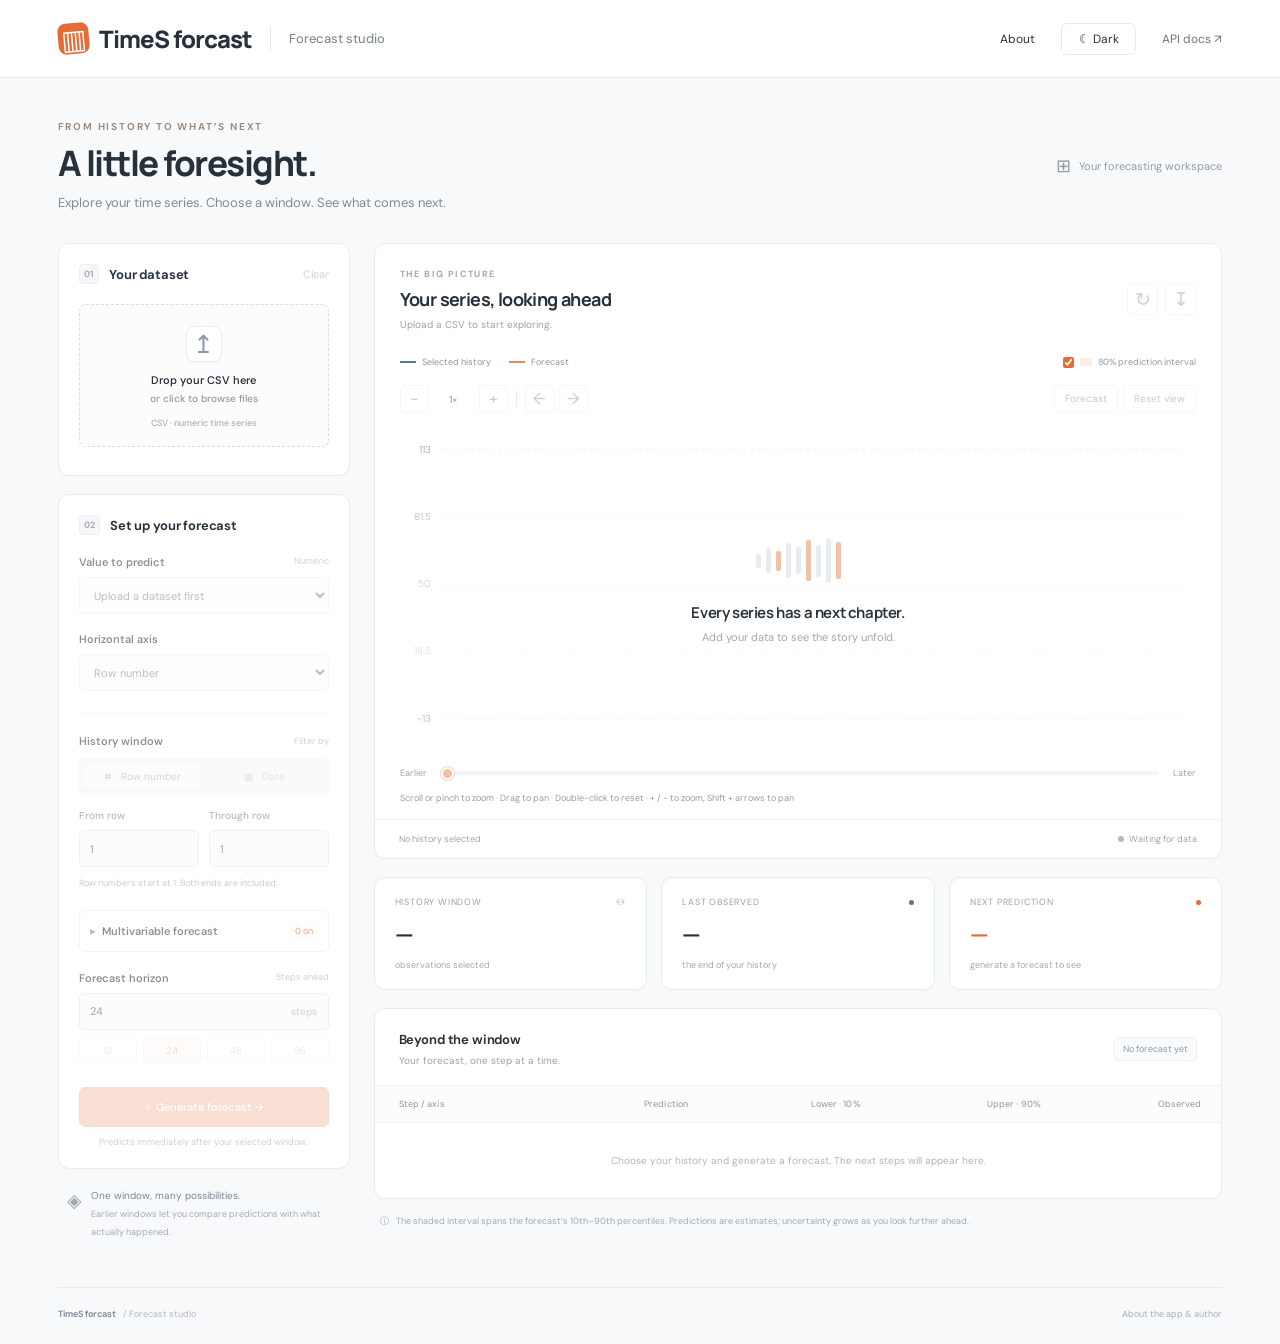
==== commit 7e89dfec: "complex code" ====
--- a/static/index.html
+++ b/static/index.html
@@ -7,8 +7,8 @@
   <meta name="description" content="TimeS forcast turns your time-series CSV data into interactive forecasts.">
   <title>TimeS forcast · Forecast studio</title>
   <script src="/static/theme.js?v=times-forcast"></script>
-  <link rel="stylesheet" href="/static/styles.css?v=times-forcast">
-  <script src="/static/app.js?v=times-forcast" defer></script>
+  <link rel="stylesheet" href="/static/styles.css?v=helpers">
+  <script src="/static/app.js?v=helpers" defer></script>
 </head>
 <body>
   <header class="topbar">
@@ -39,6 +39,12 @@
             <div id="row-fields" class="field-pair"><div><label for="start-row">From row</label><input id="start-row" type="number" min="1" step="1" value="1" required></div><div><label for="end-row">Through row</label><input id="end-row" type="number" min="1" step="1" value="1" required></div></div>
             <div id="date-fields" hidden><label for="date-column">Date column</label><select id="date-column"></select><div class="field-pair"><div><label for="start-date">From date</label><input id="start-date" type="date"></div><div><label for="end-date">Through date</label><input id="end-date" type="date"></div></div></div>
             <p class="helper" id="window-hint">Row numbers start at 1. Both ends are included.</p>
+            <details id="multivariable" class="helper-section">
+              <summary><span>Multivariable forecast</span><span id="helper-count" class="helper-count">0 on</span></summary>
+              <p class="helper-description">Use other numeric columns to help predict your selected value. Only their historical values are used.</p>
+              <div id="helper-options" class="helper-options"><p class="helper-empty">Upload a dataset to find helper variables.</p></div>
+              <p id="helper-summary" class="helper-description" aria-live="polite">No helpers selected. Forecasting uses only the value you choose.</p>
+            </details>
             <label for="horizon">Forecast horizon <span class="field-hint">Steps ahead</span></label><div class="horizon-input"><input id="horizon" type="number" value="24" min="1" max="1024" step="1" required><span>steps</span></div>
             <div class="presets" aria-label="Horizon presets"><button type="button" data-horizon="12">12</button><button type="button" data-horizon="24" class="active">24</button><button type="button" data-horizon="48">48</button><button type="button" data-horizon="96">96</button></div>
             <button id="run" type="submit" class="primary-button"><span aria-hidden="true">✧</span> Generate forecast <span aria-hidden="true">→</span></button>
--- a/static/styles.css
+++ b/static/styles.css
@@ -47,3 +47,5 @@
 .about-main{max-width:1110px}.about-intro{padding:32px 0 45px;max-width:700px}.about-intro h1{font-family:Manrope,sans-serif;font-size:49px;line-height:1.2;font-weight:750;letter-spacing:-2px;margin:17px 0 20px}.about-intro>p{max-width:565px;color:var(--muted);font-size:15px;line-height:1.9}.about-actions{display:flex;align-items:center;gap:25px;margin-top:27px}.about-primary-link{display:inline-flex;align-items:center;gap:24px;border:1px solid #d66935;border-radius:6px;background:#df6b35;color:#fff;font-size:12px;font-weight:550;text-decoration:none;padding:13px 17px}.about-primary-link:hover{background:#cc5e2c}.about-app{padding:32px}.about-section-title{display:flex;align-items:flex-start;gap:14px;margin-bottom:20px}.about-section-title>.step{margin-top:1px}.about-section-title .eyebrow{font-size:9px;margin-bottom:10px}.about-section-title h2{font-family:Manrope,sans-serif;font-size:23px;letter-spacing:-.7px;line-height:1.5}.about-app>p,.about-reading p,.author-copy p{font-size:13px;line-height:1.9;color:var(--muted)}.about-features{display:grid;grid-template-columns:repeat(3,minmax(0,1fr));gap:27px;margin:28px 0;padding:27px 0;border-top:1px solid var(--border);border-bottom:1px solid var(--border)}.about-feature-icon{width:31px;height:31px;display:grid;place-items:center;background:var(--chart-shade);color:var(--orange);border:1px solid var(--border);border-radius:7px;font-size:19px}.about-features h3,.about-reading h3{font-size:13px;font-weight:600;margin:15px 0 9px}.about-features p{color:var(--muted);font-size:12px;line-height:1.9;margin:0}.about-reading h3{font-size:15px}.about-reading strong{color:var(--ink);font-weight:550}.about-app .about-data-note{display:flex;align-items:baseline;gap:9px;font-size:11px;border-top:1px solid var(--border);padding-top:20px;margin:22px 0 0}.about-author{display:flex;gap:27px;align-items:flex-start;padding:32px;margin-top:22px;scroll-margin-top:25px}.author-photo{display:block;flex-shrink:0;width:176px;height:176px;max-width:100%;object-fit:contain;border:1px solid var(--border);border-radius:17px;background:var(--chart-shade)}.author-copy h2{font-family:Manrope,sans-serif;font-size:27px;font-weight:700;letter-spacing:-.9px;margin:8px 0}.author-role{display:block;color:var(--orange);font-size:11px;margin:0 0 16px}.author-copy p{margin:12px 0}.about-bottom{display:flex;justify-content:space-between;align-items:center;margin:35px 4px 0;gap:20px}.about-bottom p{font-family:Manrope,sans-serif;font-size:18px;letter-spacing:-.4px}.about-main .page-footer{margin-top:35px}
 @media(max-width:760px){.topbar-right{gap:14px}.about-intro{padding:20px 0 30px}.about-intro h1{font-size:39px}.about-app,.about-author{padding:24px}.about-section-title h2{font-size:20px}.about-features{grid-template-columns:1fr;gap:24px}.about-features h3{margin-top:10px}.about-author{gap:18px}.author-photo{width:128px;height:128px}.about-bottom p{font-size:15px}.about-bottom .about-primary-link{font-size:11px;gap:15px}}
 @media(max-width:450px){.brand{font-size:19px;letter-spacing:-.7px;gap:7px}.brand-icon{width:28px;height:28px;font-size:24px}.topbar-right{gap:10px}.header-link{font-size:11px}.theme-toggle{min-width:58px}.about-intro h1{font-size:34px;letter-spacing:-1.3px}.about-intro>p{font-size:13px}.about-app,.about-author{padding:20px}.about-actions{gap:19px}.about-actions .about-primary-link{font-size:11px;padding:12px;gap:12px}.about-author{flex-direction:column}.about-section-title{gap:10px}.about-section-title h2{font-size:18px}.about-bottom{flex-direction:column;text-align:center;margin-top:26px;gap:8px}.about-bottom p{margin-bottom:5px}}
+
+.helper-section{border:1px solid var(--border);border-radius:6px;margin:19px 0;padding:11px 10px}.helper-section summary{display:flex;align-items:center;gap:6px;cursor:pointer;font-size:11px;font-weight:550;list-style:none}.helper-section summary::-webkit-details-marker{display:none}.helper-section summary::before{content:'▸';color:var(--muted);font-size:12px}.helper-section[open] summary::before{content:'▾'}.helper-section summary>span:first-of-type{flex:1;min-width:0}.helper-section summary:focus-visible{outline:3px solid #e56b3766;outline-offset:4px}.helper-count{font-size:9px;font-weight:500;white-space:nowrap;color:var(--orange);background:var(--chart-shade);padding:3px 5px;border-radius:4px}.helper-description,.helper-empty{font-size:9px;line-height:1.8;color:var(--muted);margin:11px 0 0}.helper-options{max-height:220px;overflow:auto;margin-top:5px}.helper-option{display:flex;align-items:center;justify-content:space-between;gap:10px;margin:0;padding:10px 0;border-bottom:1px solid var(--border);font-size:10px;font-weight:400}.helper-option:last-child{border-bottom:0}.helper-name{overflow-wrap:anywhere;min-width:0}.helper-option:has(input:disabled){opacity:.5}.helper-option .helper-switch{appearance:none;-webkit-appearance:none;flex-shrink:0;width:30px;min-width:30px;height:18px;padding:2px;border:1px solid #b6c1cd;border-radius:12px;background:#c3cbd3;cursor:pointer}.helper-option .helper-switch::before{content:'';display:block;width:12px;height:12px;border-radius:50%;background:#fff;box-shadow:0 1px 2px #0002;transition:transform .18s}.helper-option .helper-switch:checked{border-color:#d5733e;background:#df8551}.helper-option .helper-switch:checked::before{transform:translateX(12px)}.helper-option .helper-switch:disabled{cursor:not-allowed}[data-theme=dark] .helper-option .helper-switch{background:#425166;border-color:#617288}[data-theme=dark] .helper-option .helper-switch:checked{background:#d97b46;border-color:#efa370}
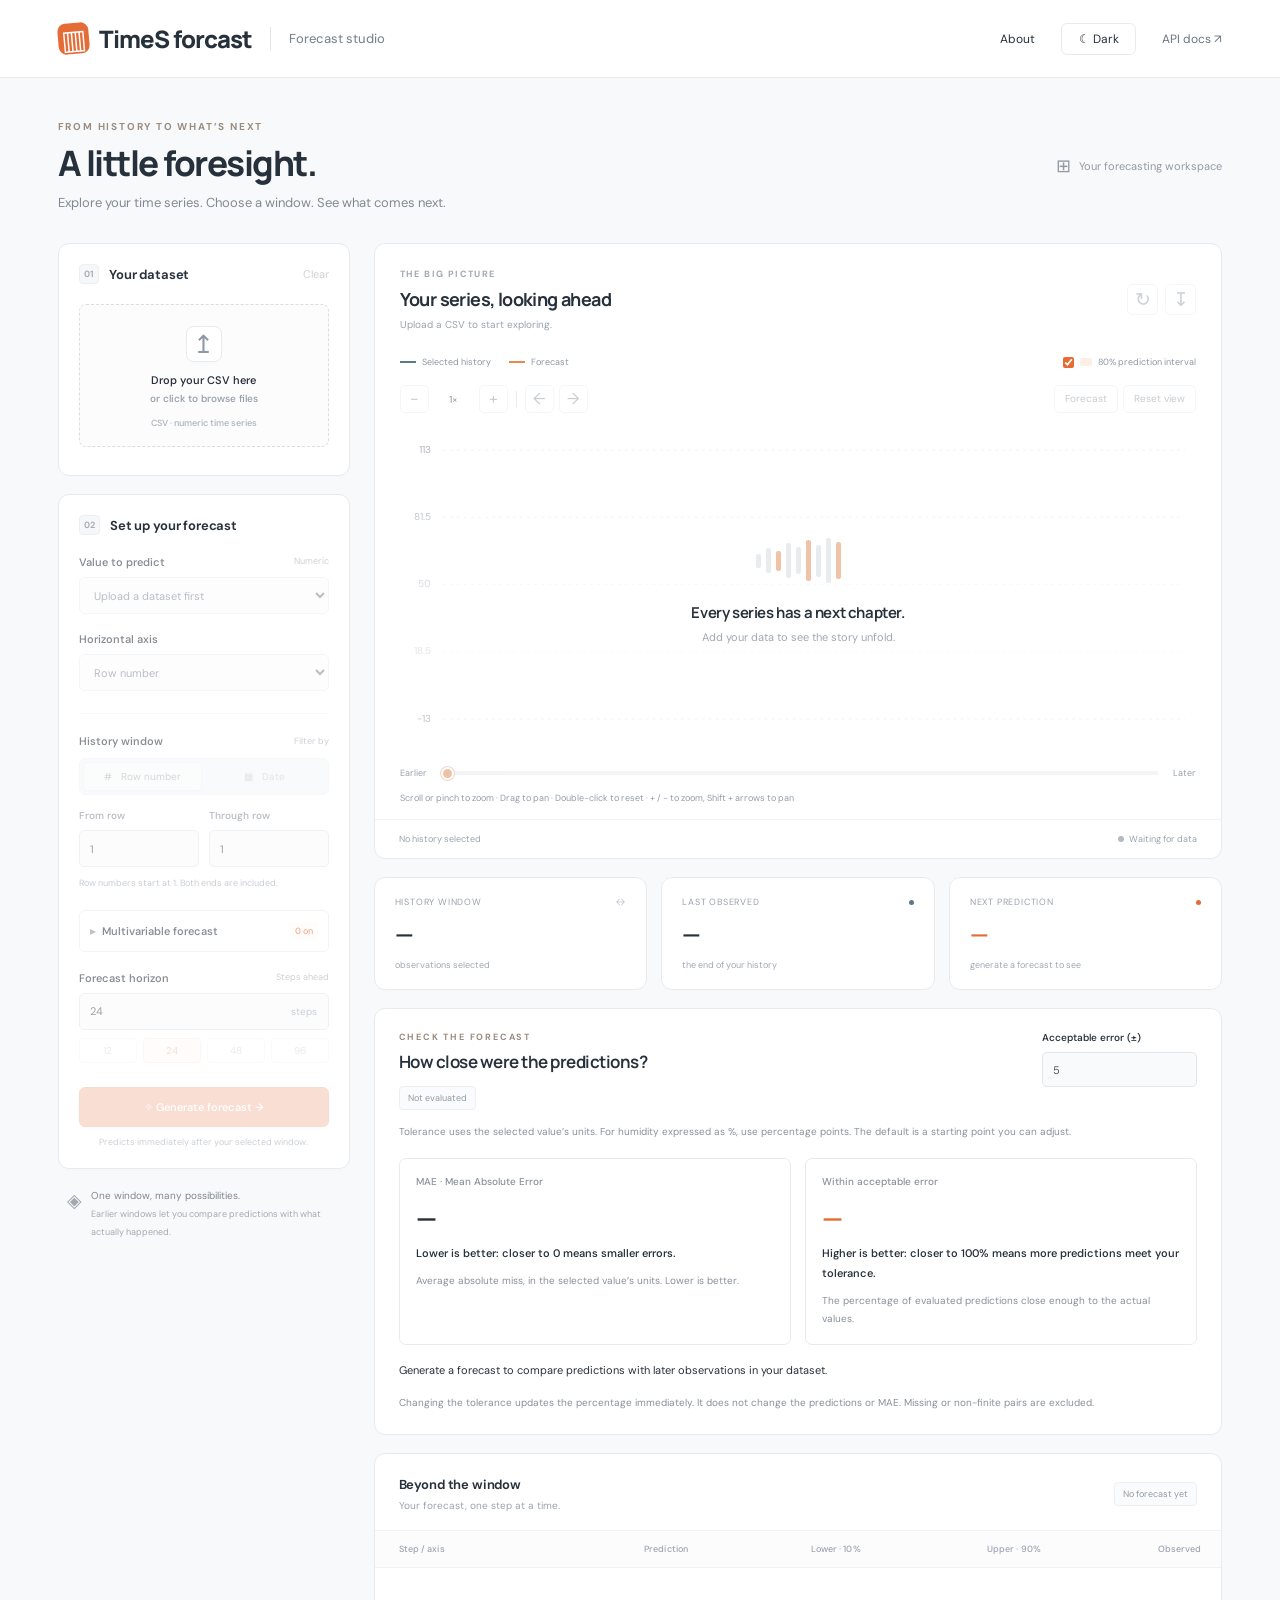
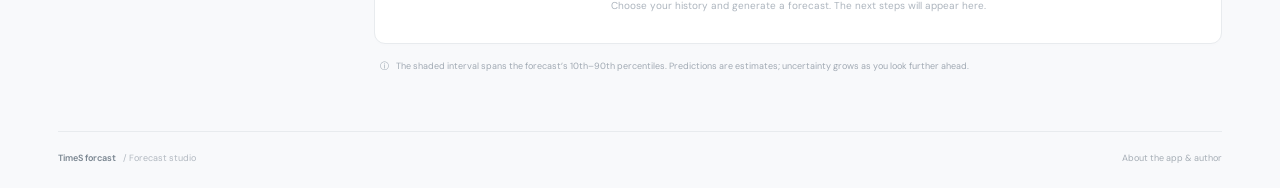
==== commit cc889d15: "prime added mae and acceptable error" ====
--- a/static/index.html
+++ b/static/index.html
@@ -6,9 +6,9 @@
   <meta name="theme-color" content="#f8f9fb">
   <meta name="description" content="TimeS forcast turns your time-series CSV data into interactive forecasts.">
   <title>TimeS forcast · Forecast studio</title>
-  <script src="/static/theme.js?v=times-forcast"></script>
-  <link rel="stylesheet" href="/static/styles.css?v=helpers">
-  <script src="/static/app.js?v=helpers" defer></script>
+  <script src="/static/theme.js?v=readable-code"></script>
+  <link rel="stylesheet" href="/static/styles.css?v=metric-guidance">
+  <script src="/static/app.js?v=accuracy" defer></script>
 </head>
 <body>
   <header class="topbar">
@@ -70,6 +70,21 @@
 
         <div class="stats"><article class="panel stat"><span class="stat-label">HISTORY WINDOW <span aria-hidden="true">↔</span></span><strong id="stat-history">—</strong><span id="stat-history-detail">observations selected</span></article><article class="panel stat"><span class="stat-label">LAST OBSERVED <span class="mini-dot"></span></span><strong id="stat-last">—</strong><span id="stat-last-detail">the end of your history</span></article><article class="panel stat"><span class="stat-label">NEXT PREDICTION <span class="mini-dot orange"></span></span><strong id="stat-next">—</strong><span id="stat-next-detail">generate a forecast to see</span></article></div>
 
+        <section class="panel accuracy-panel" aria-labelledby="accuracy-title">
+          <div class="accuracy-heading">
+            <div><div class="eyebrow">CHECK THE FORECAST</div><h2 id="accuracy-title">How close were the predictions?</h2><span id="accuracy-coverage" class="small-badge">Not evaluated</span></div>
+            <div class="tolerance-control"><label for="error-tolerance">Acceptable error (±)</label><input id="error-tolerance" type="number" min="0" step="any" value="5" aria-describedby="tolerance-help tolerance-error" disabled></div>
+          </div>
+          <p id="tolerance-help" class="accuracy-help">Tolerance uses the selected value’s units. For humidity expressed as %, use percentage points. The default is a starting point you can adjust.</p>
+          <p id="tolerance-error" class="tolerance-error" role="status" hidden>Enter a finite number of 0 or more.</p>
+          <div class="accuracy-results">
+            <article class="accuracy-stat"><h3>MAE · Mean Absolute Error</h3><strong id="metric-mae">—</strong><p class="metric-direction">Lower is better: closer to 0 means smaller errors.</p><p id="metric-mae-detail">Average absolute miss, in the selected value’s units. Lower is better.</p></article>
+            <article class="accuracy-stat"><h3>Within acceptable error</h3><strong id="metric-within">—</strong><p class="metric-direction">Higher is better: closer to 100% means more predictions meet your tolerance.</p><p id="metric-within-detail">The percentage of evaluated predictions close enough to the actual values.</p></article>
+          </div>
+          <p id="accuracy-description" class="accuracy-description" aria-live="polite">Generate a forecast to compare predictions with later observations in your dataset.</p>
+          <p class="accuracy-help">Changing the tolerance updates the percentage immediately. It does not change the predictions or MAE. Missing or non-finite pairs are excluded.</p>
+        </section>
+
         <section class="panel forecast-panel"><div class="table-heading"><div><h2>Beyond the window</h2><p id="table-description">Your forecast, one step at a time.</p></div><span id="forecast-count" class="small-badge">No forecast yet</span></div><div class="table-scroll"><table><thead><tr><th>Step / axis</th><th>Prediction</th><th>Lower · 10%</th><th>Upper · 90%</th><th>Observed</th></tr></thead><tbody id="forecast-rows"><tr><td colspan="5" class="table-empty">Choose your history and generate a forecast. The next steps will appear here.</td></tr></tbody></table></div></section>
         <p class="footnote"><span aria-hidden="true">ⓘ</span> The shaded interval spans the forecast’s 10th–90th percentiles. Predictions are estimates; uncertainty grows as you look further ahead.</p>
       </div>
--- a/static/styles.css
+++ b/static/styles.css
@@ -49,3 +49,6 @@
 @media(max-width:450px){.brand{font-size:19px;letter-spacing:-.7px;gap:7px}.brand-icon{width:28px;height:28px;font-size:24px}.topbar-right{gap:10px}.header-link{font-size:11px}.theme-toggle{min-width:58px}.about-intro h1{font-size:34px;letter-spacing:-1.3px}.about-intro>p{font-size:13px}.about-app,.about-author{padding:20px}.about-actions{gap:19px}.about-actions .about-primary-link{font-size:11px;padding:12px;gap:12px}.about-author{flex-direction:column}.about-section-title{gap:10px}.about-section-title h2{font-size:18px}.about-bottom{flex-direction:column;text-align:center;margin-top:26px;gap:8px}.about-bottom p{margin-bottom:5px}}
 
 .helper-section{border:1px solid var(--border);border-radius:6px;margin:19px 0;padding:11px 10px}.helper-section summary{display:flex;align-items:center;gap:6px;cursor:pointer;font-size:11px;font-weight:550;list-style:none}.helper-section summary::-webkit-details-marker{display:none}.helper-section summary::before{content:'▸';color:var(--muted);font-size:12px}.helper-section[open] summary::before{content:'▾'}.helper-section summary>span:first-of-type{flex:1;min-width:0}.helper-section summary:focus-visible{outline:3px solid #e56b3766;outline-offset:4px}.helper-count{font-size:9px;font-weight:500;white-space:nowrap;color:var(--orange);background:var(--chart-shade);padding:3px 5px;border-radius:4px}.helper-description,.helper-empty{font-size:9px;line-height:1.8;color:var(--muted);margin:11px 0 0}.helper-options{max-height:220px;overflow:auto;margin-top:5px}.helper-option{display:flex;align-items:center;justify-content:space-between;gap:10px;margin:0;padding:10px 0;border-bottom:1px solid var(--border);font-size:10px;font-weight:400}.helper-option:last-child{border-bottom:0}.helper-name{overflow-wrap:anywhere;min-width:0}.helper-option:has(input:disabled){opacity:.5}.helper-option .helper-switch{appearance:none;-webkit-appearance:none;flex-shrink:0;width:30px;min-width:30px;height:18px;padding:2px;border:1px solid #b6c1cd;border-radius:12px;background:#c3cbd3;cursor:pointer}.helper-option .helper-switch::before{content:'';display:block;width:12px;height:12px;border-radius:50%;background:#fff;box-shadow:0 1px 2px #0002;transition:transform .18s}.helper-option .helper-switch:checked{border-color:#d5733e;background:#df8551}.helper-option .helper-switch:checked::before{transform:translateX(12px)}.helper-option .helper-switch:disabled{cursor:not-allowed}[data-theme=dark] .helper-option .helper-switch{background:#425166;border-color:#617288}[data-theme=dark] .helper-option .helper-switch:checked{background:#d97b46;border-color:#efa370}
+
+.accuracy-panel{padding:22px 24px;margin:0 0 18px}.accuracy-heading{display:flex;align-items:flex-start;justify-content:space-between;gap:20px}.accuracy-heading h2{font-family:Manrope,sans-serif;font-size:17px;letter-spacing:-.5px;margin:7px 0 12px}.accuracy-heading .eyebrow{font-size:9px}.accuracy-heading .small-badge{display:inline-block}.tolerance-control{width:155px;flex-shrink:0}.tolerance-control label{font-size:10px;margin:0 0 8px}.tolerance-control input{height:35px;font-variant-numeric:tabular-nums}.accuracy-help{font-size:10px;line-height:1.8;color:var(--muted);margin:13px 0 0}.accuracy-results{display:grid;grid-template-columns:1fr 1fr;gap:14px;margin-top:17px}.accuracy-stat{border:1px solid var(--border);border-radius:7px;padding:16px;min-width:0}.accuracy-stat h3{font-size:10px;font-weight:500;color:var(--muted);margin:0 0 11px}.accuracy-stat strong{display:block;font-family:Manrope,sans-serif;font-size:27px;font-weight:650;letter-spacing:-.8px;overflow-wrap:anywhere}.accuracy-stat p{font-size:10px;line-height:1.8;color:var(--muted);margin:8px 0 0}#metric-within{color:var(--orange)}.accuracy-description{font-size:11px;line-height:1.8;margin:16px 0 0;color:var(--ink)}.tolerance-error{font-size:11px;line-height:1.7;color:#c35c32;margin:12px 0 0}.tolerance-control input[aria-invalid=true]{border-color:#c35c32}[data-theme=dark] .tolerance-error{color:#ffb28c}@media(max-width:760px){.accuracy-panel{padding:18px}.accuracy-heading{gap:12px}.accuracy-heading h2{font-size:15px}.tolerance-control{width:125px}.accuracy-results{gap:10px}.accuracy-stat{padding:13px}.accuracy-stat strong{font-size:24px}}@media(max-width:450px){.accuracy-heading{flex-direction:column}.tolerance-control{width:100%;margin-top:5px}.accuracy-results{grid-template-columns:1fr}.accuracy-stat strong{font-size:26px}}
+.accuracy-stat .metric-direction{color:var(--ink);font-size:11px;font-weight:550;line-height:1.8}
